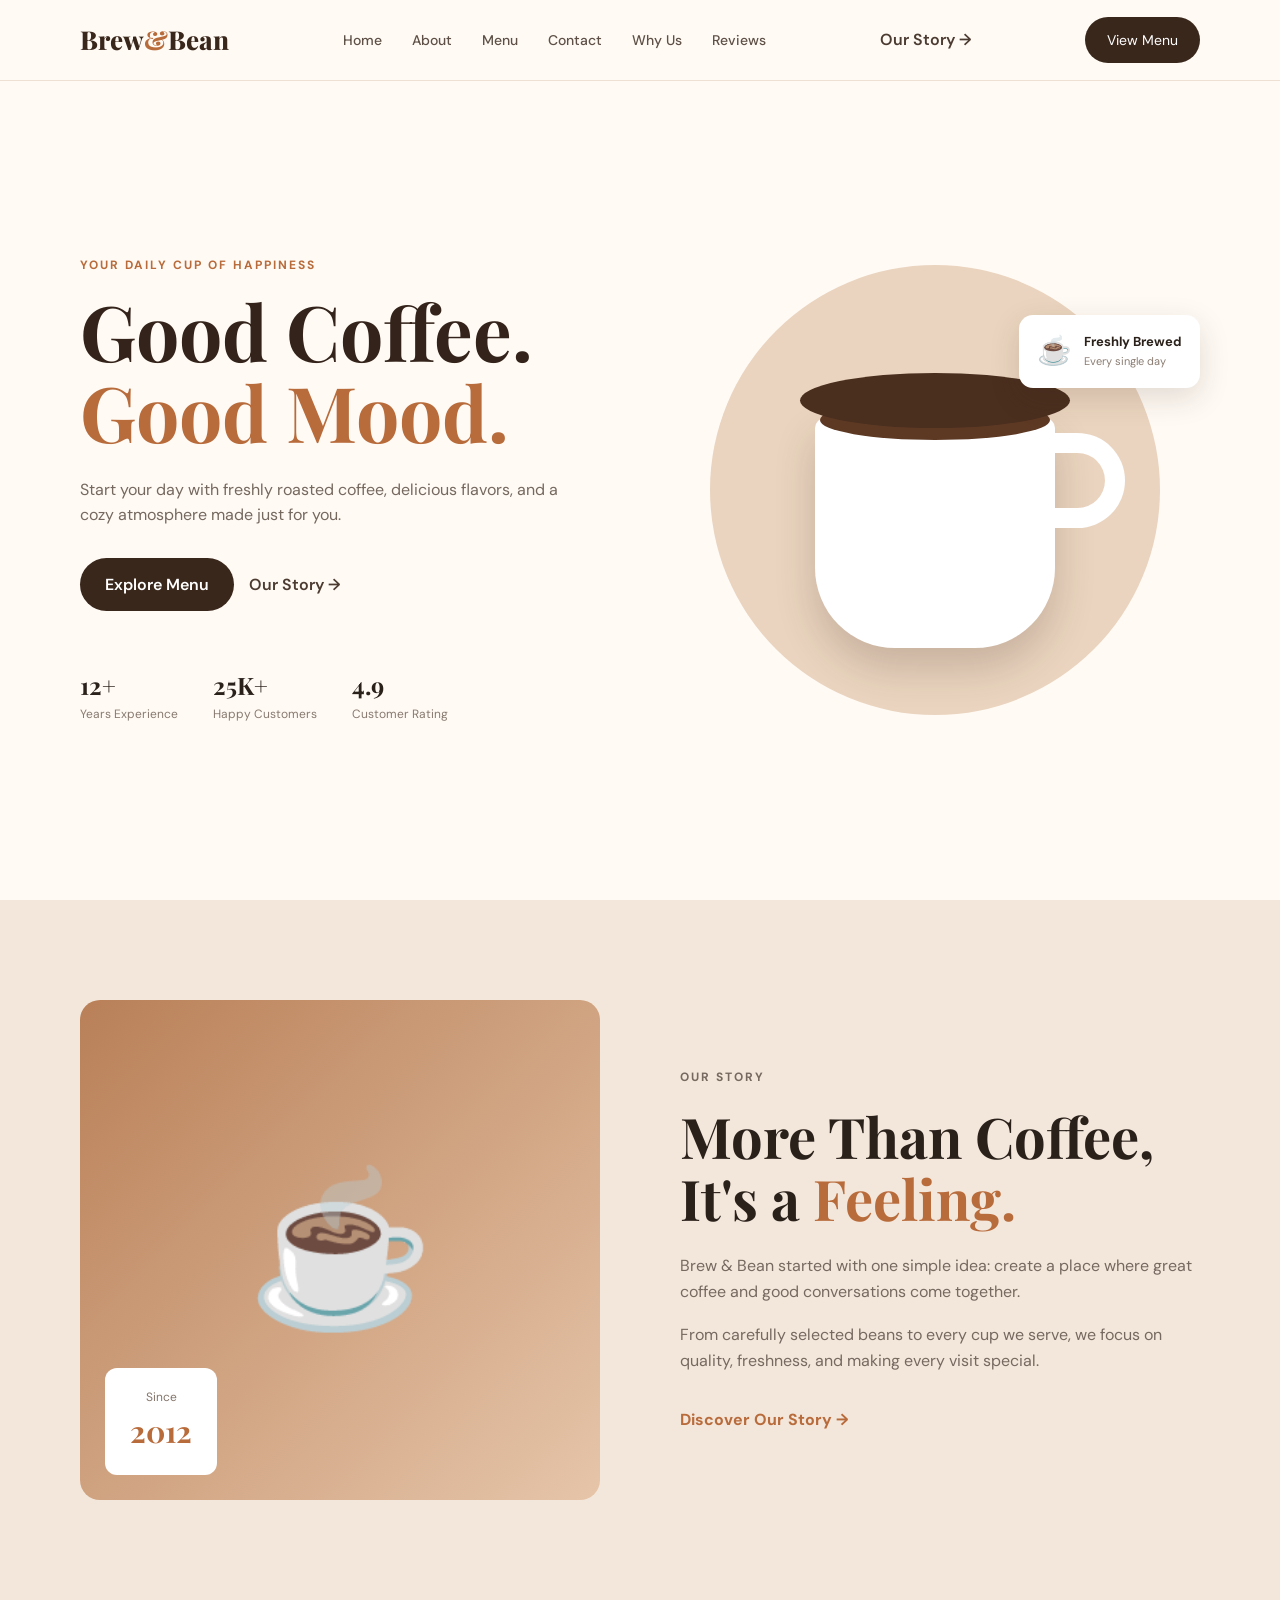
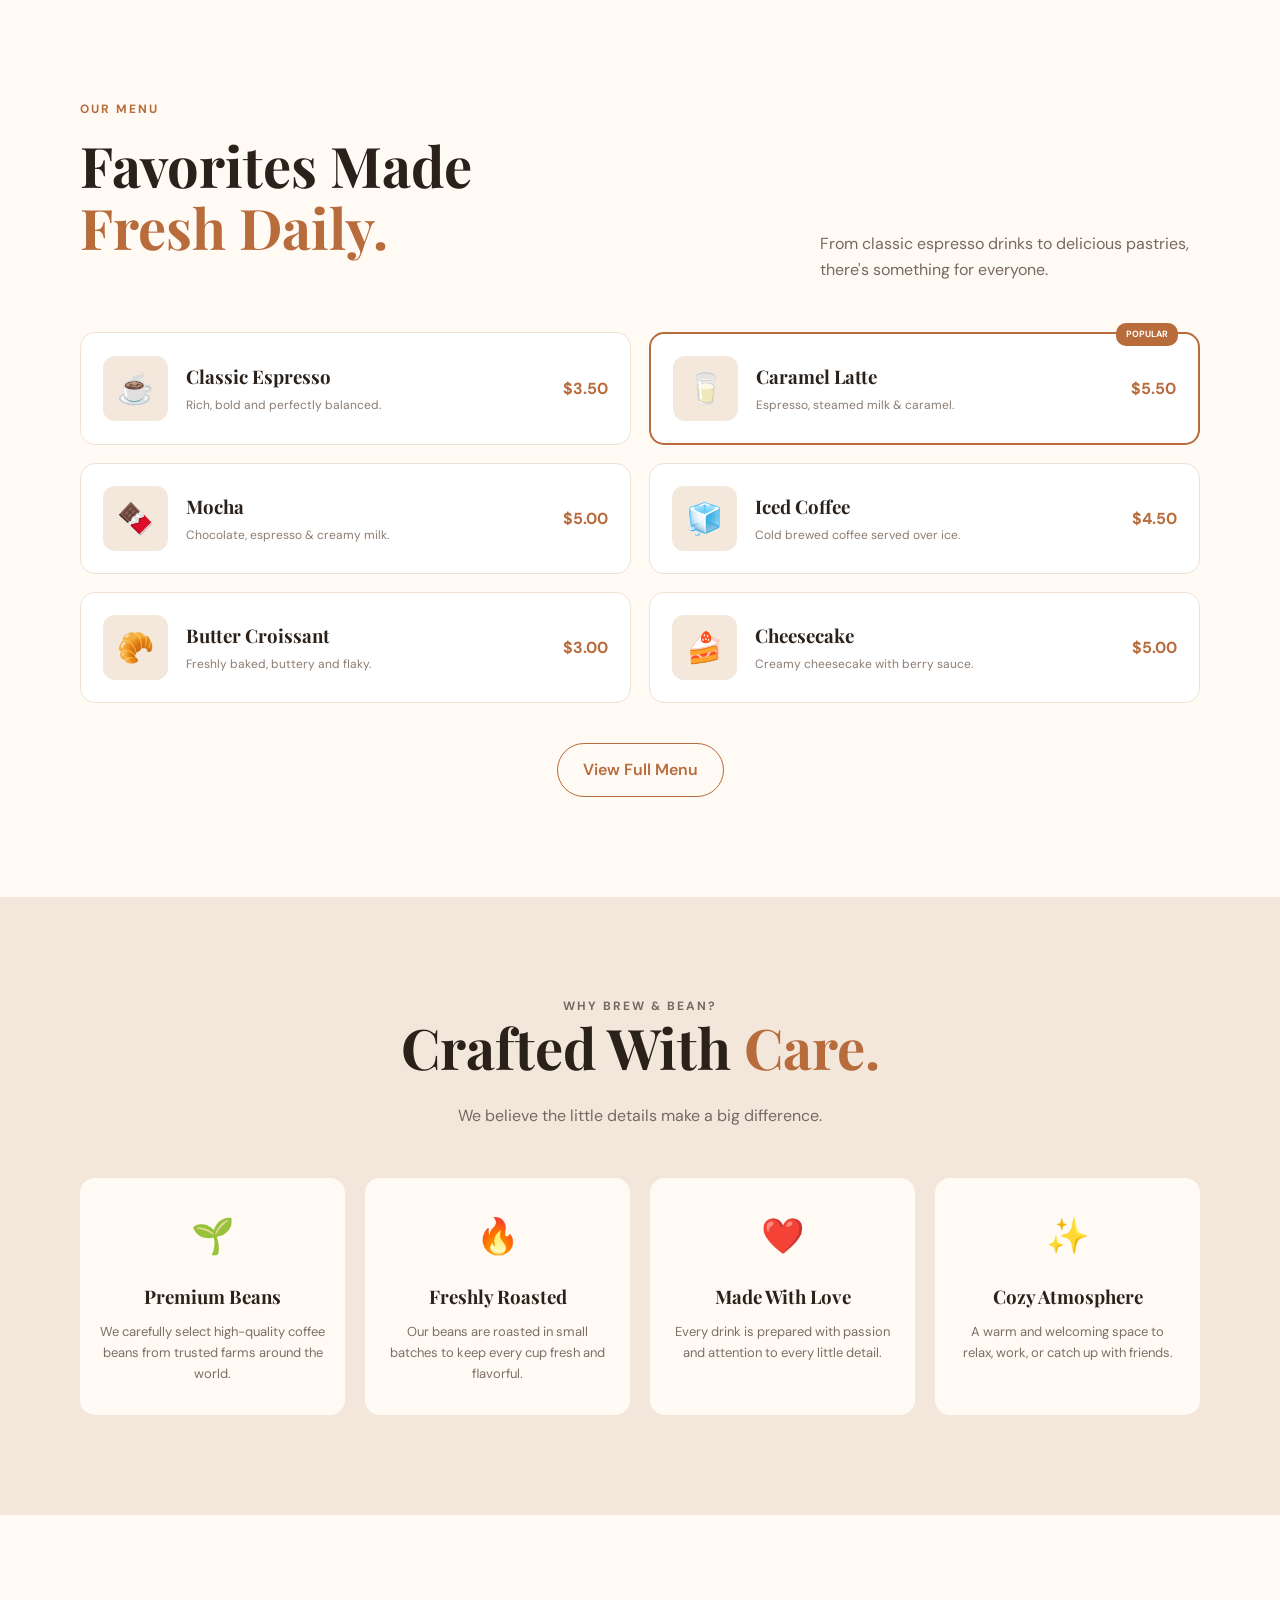
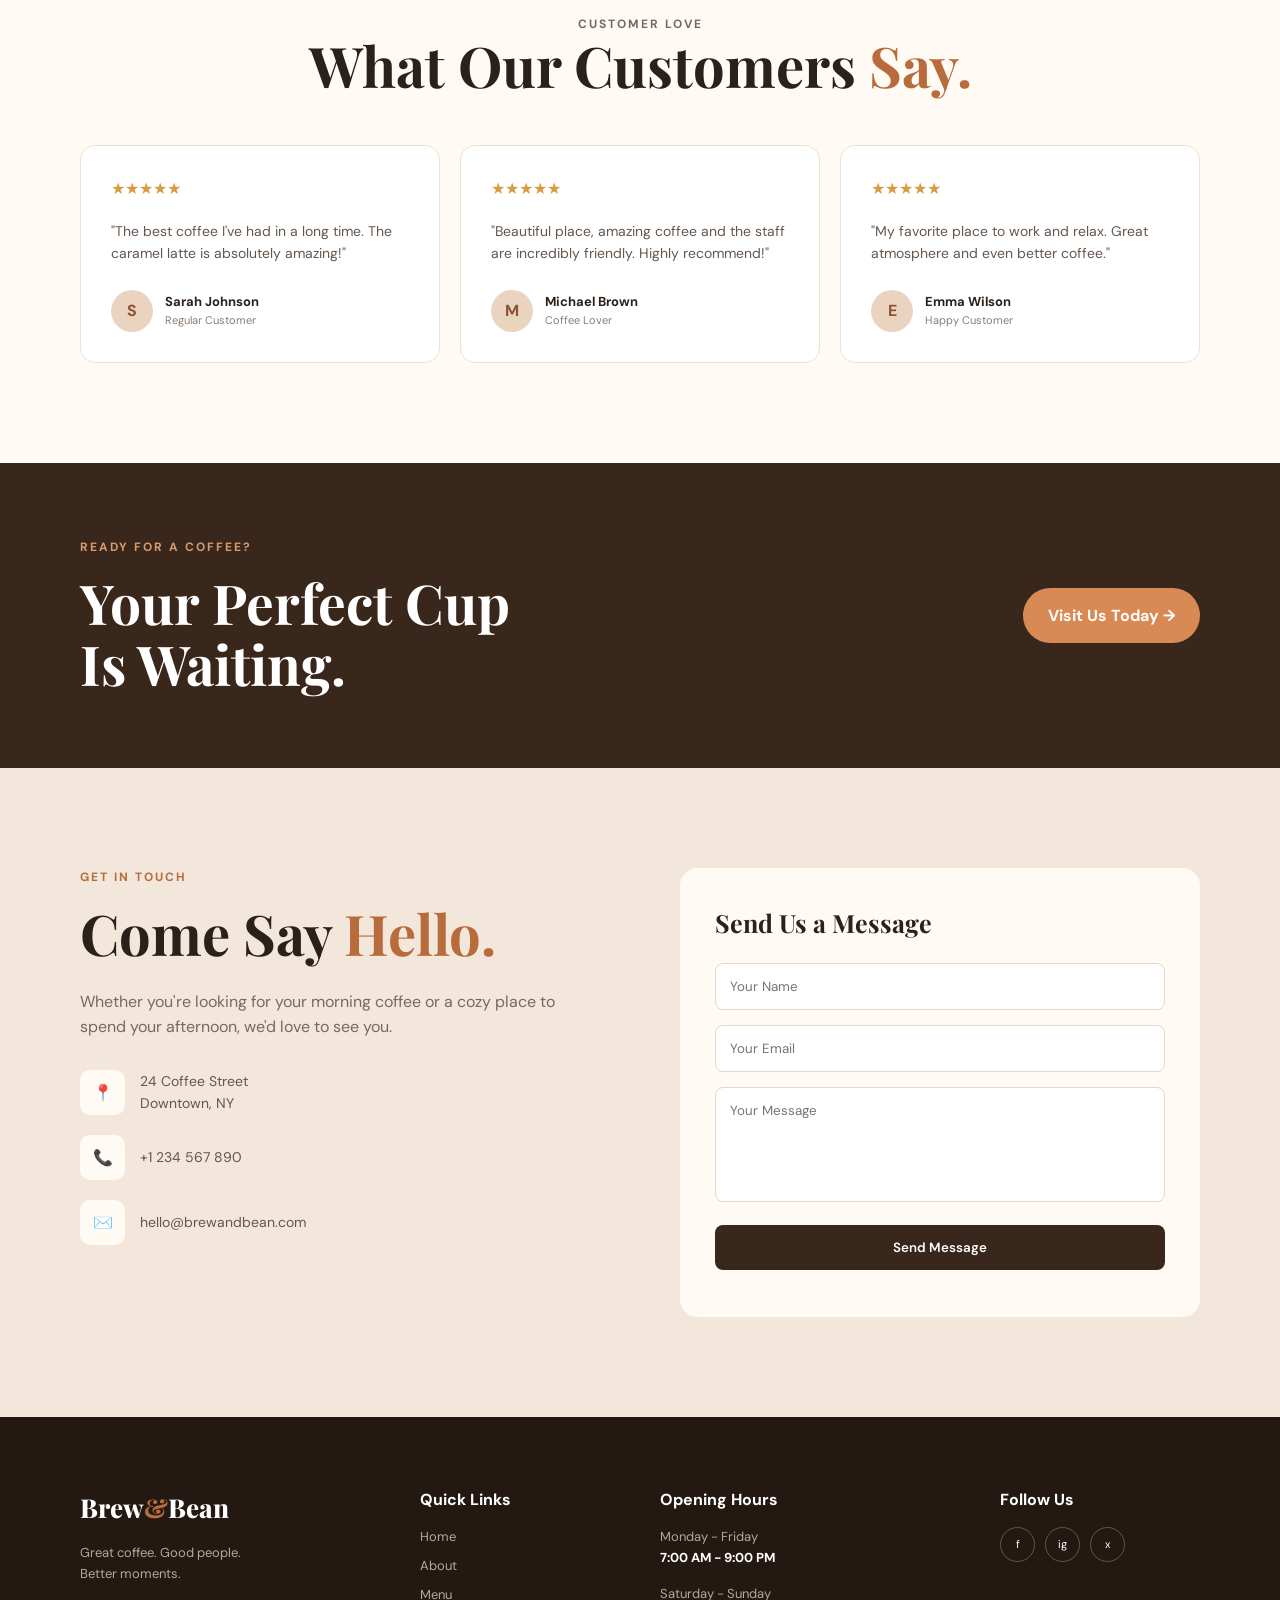
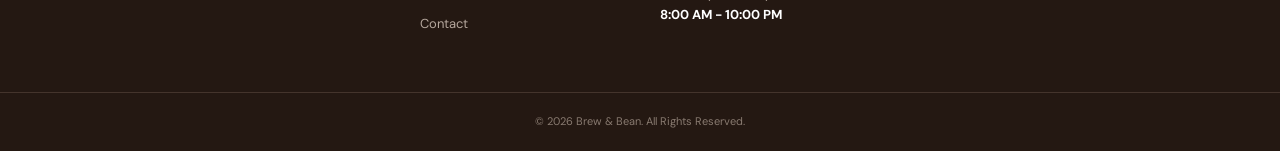
==== index.html @ d1adacde "Fix website structure and links" ====
<!DOCTYPE html>
<html lang="en">
<head>
    <meta charset="UTF-8">
    <meta name="viewport" content="width=device-width, initial-scale=1.0">

    <title>Brew & Bean | Coffee Shop</title>

    <link rel="preconnect" href="https://fonts.googleapis.com">
    <link rel="preconnect" href="https://fonts.gstatic.com" crossorigin>

    <link
        href="https://fonts.googleapis.com/css2?family=DM+Sans:wght@400;500;600;700&family=Playfair+Display:wght@600;700;800&display=swap"
        rel="stylesheet"
    >

    <link rel="stylesheet" href="css/style.css">
</head>

<body>

    <!-- Navbar -->
    <header class="header">
        <nav class="navbar container">

            <a href="#home" class="logo">
                Brew<span>&</span>Bean
            </a>

            <ul class="nav-links" id="navLinks">
                <li><a href="#home">Home</a></li>
                <li><a href="#about">About</a></li>
                <li><a href="#menu">Menu</a></li>
                <li><a href="#contact">Contact</a></li>
                <li><a href="#why-us">Why Us</a></li>
                <li><a href="#reviews">Reviews</a></li>
            </ul>
            <a href="#about.html" class="secondary-btn">
                 Our Story →
            </a>
            <a href="menu.html" class="nav-btn">View Menu</a>
            <button class="menu-toggle" id="menuToggle">
                ☰
            </button>

        </nav>
    </header>


    <main>

        <!-- Hero -->
        <section class="hero" id="home">

            <div class="hero-content container">

                <div class="hero-text">

                    <p class="subtitle">
                        YOUR DAILY CUP OF HAPPINESS
                    </p>

                    <h1>
                        Good Coffee.<br>
                        <span>Good Mood.</span>
                    </h1>

                    <p class="hero-description">
                        Start your day with freshly roasted coffee,
                        delicious flavors, and a cozy atmosphere made
                        just for you.
                    </p>

                    <div class="hero-buttons">
                        <a href="#menu" class="primary-btn">
                            Explore Menu
                        </a>

                        <a href="#about" class="secondary-btn">
                            Our Story →
                        </a>
                    </div>

                    <div class="hero-stats">

                        <div class="stat">
                            <strong>12+</strong>
                            <span>Years Experience</span>
                        </div>

                        <div class="stat">
                            <strong>25K+</strong>
                            <span>Happy Customers</span>
                        </div>

                        <div class="stat">
                            <strong>4.9</strong>
                            <span>Customer Rating</span>
                        </div>

                    </div>

                </div>


                <div class="hero-image">

                    <div class="coffee-circle"></div>

                    <div class="coffee-card">
                        <span>☕</span>

                        <div>
                            <strong>Freshly Brewed</strong>
                            <small>Every single day</small>
                        </div>
                    </div>

                    <div class="coffee-cup">
                        <div class="cup-top"></div>

                        <div class="cup-body">
                            <div class="coffee-liquid"></div>
                        </div>

                        <div class="cup-handle"></div>
                    </div>

                </div>

            </div>

        </section>


        <!-- About -->
        <section class="about section" id="about">

            <div class="container about-grid">

                <div class="about-image">

                    <div class="about-card">
                        <span>Since</span>
                        <strong>2012</strong>
                    </div>

                    <div class="about-placeholder">
                        ☕
                    </div>

                </div>


                <div class="about-content">

                    <p class="section-label">
                        OUR STORY
                    </p>

                    <h2>
                        More Than Coffee,<br>
                        It's a <span>Feeling.</span>
                    </h2>

                    <p>
                        Brew & Bean started with one simple idea:
                        create a place where great coffee and good
                        conversations come together.
                    </p>

                    <p>
                        From carefully selected beans to every cup we
                        serve, we focus on quality, freshness, and
                        making every visit special.
                    </p>

                    <a href="about.html" class="text-link">
                      Discover Our Story →
                     </a>

                </div>

            </div>

        </section>


        <!-- Menu -->
        <section class="menu-section section" id="menu">

            <div class="container">

                <div class="section-heading">

                    <div>
                        <p class="section-label">
                            OUR MENU
                        </p>

                        <h2>
                            Favorites Made<br>
                            <span>Fresh Daily.</span>
                        </h2>
                    </div>

                    <p>
                        From classic espresso drinks to delicious
                        pastries, there's something for everyone.
                    </p>

                </div>


                <div class="menu-grid">

                    <div class="menu-card">

                        <div class="menu-icon">☕</div>

                        <div class="menu-info">
                            <h3>Classic Espresso</h3>
                            <p>Rich, bold and perfectly balanced.</p>
                        </div>

                        <strong class="price">$3.50</strong>

                    </div>


                    <div class="menu-card featured">

                        <div class="popular">
                            POPULAR
                        </div>

                        <div class="menu-icon">🥛</div>

                        <div class="menu-info">
                            <h3>Caramel Latte</h3>
                            <p>Espresso, steamed milk & caramel.</p>
                        </div>

                        <strong class="price">$5.50</strong>

                    </div>


                    <div class="menu-card">

                        <div class="menu-icon">🍫</div>

                        <div class="menu-info">
                            <h3>Mocha</h3>
                            <p>Chocolate, espresso & creamy milk.</p>
                        </div>

                        <strong class="price">$5.00</strong>

                    </div>


                    <div class="menu-card">

                        <div class="menu-icon">🧊</div>

                        <div class="menu-info">
                            <h3>Iced Coffee</h3>
                            <p>Cold brewed coffee served over ice.</p>
                        </div>

                        <strong class="price">$4.50</strong>

                    </div>


                    <div class="menu-card">

                        <div class="menu-icon">🥐</div>

                        <div class="menu-info">
                            <h3>Butter Croissant</h3>
                            <p>Freshly baked, buttery and flaky.</p>
                        </div>

                        <strong class="price">$3.00</strong>

                    </div>


                    <div class="menu-card">

                        <div class="menu-icon">🍰</div>

                        <div class="menu-info">
                            <h3>Cheesecake</h3>
                            <p>Creamy cheesecake with berry sauce.</p>
                        </div>

                        <strong class="price">$5.00</strong>

                    </div>

                </div>


                <div class="menu-button">
                    <a href="menu.html" class="menu-full-btn">
                        View Full Menu
                     </a>
                </div>

            </div>

        </section>


        <!-- Why Us -->
        <section class="why-us section" id="why-us">

            <div class="container">

                <div class="section-heading center">

                    <p class="section-label">
                        WHY BREW & BEAN?
                    </p>

                    <h2>
                        Crafted With <span>Care.</span>
                    </h2>

                    <p>
                        We believe the little details make a big difference.
                    </p>

                </div>


                <div class="features-grid">

                    <div class="feature-card">

                        <div class="feature-icon">
                            🌱
                        </div>

                        <h3>Premium Beans</h3>

                        <p>
                            We carefully select high-quality coffee beans
                            from trusted farms around the world.
                        </p>

                    </div>


                    <div class="feature-card">

                        <div class="feature-icon">
                            🔥
                        </div>

                        <h3>Freshly Roasted</h3>

                        <p>
                            Our beans are roasted in small batches to keep
                            every cup fresh and flavorful.
                        </p>

                    </div>


                    <div class="feature-card">

                        <div class="feature-icon">
                            ❤️
                        </div>

                        <h3>Made With Love</h3>

                        <p>
                            Every drink is prepared with passion and
                            attention to every little detail.
                        </p>

                    </div>


                    <div class="feature-card">

                        <div class="feature-icon">
                            ✨
                        </div>

                        <h3>Cozy Atmosphere</h3>

                        <p>
                            A warm and welcoming space to relax, work,
                            or catch up with friends.
                        </p>

                    </div>

                </div>

            </div>

        </section>


        <!-- Reviews -->
        <section class="reviews section" id="reviews">

            <div class="container">

                <div class="section-heading center">

                    <p class="section-label">
                        CUSTOMER LOVE
                    </p>

                    <h2>
                        What Our Customers <span>Say.</span>
                    </h2>

                </div>


                <div class="reviews-grid">

                    <div class="review-card">

                        <div class="stars">
                            ★★★★★
                        </div>

                        <p>
                            "The best coffee I've had in a long time.
                            The caramel latte is absolutely amazing!"
                        </p>

                        <div class="customer">

                            <div class="avatar">
                                S
                            </div>

                            <div>
                                <strong>Sarah Johnson</strong>
                                <span>Regular Customer</span>
                            </div>

                        </div>

                    </div>


                    <div class="review-card">

                        <div class="stars">
                            ★★★★★
                        </div>

                        <p>
                            "Beautiful place, amazing coffee and the
                            staff are incredibly friendly. Highly recommend!"
                        </p>

                        <div class="customer">

                            <div class="avatar">
                                M
                            </div>

                            <div>
                                <strong>Michael Brown</strong>
                                <span>Coffee Lover</span>
                            </div>

                        </div>

                    </div>


                    <div class="review-card">

                        <div class="stars">
                            ★★★★★
                        </div>

                        <p>
                            "My favorite place to work and relax.
                            Great atmosphere and even better coffee."
                        </p>

                        <div class="customer">

                            <div class="avatar">
                                E
                            </div>

                            <div>
                                <strong>Emma Wilson</strong>
                                <span>Happy Customer</span>
                            </div>

                        </div>

                    </div>

                </div>

            </div>

        </section>


        <!-- CTA -->
        <section class="cta">

            <div class="container cta-content">

                <div>

                    <p class="section-label">
                        READY FOR A COFFEE?
                    </p>

                    <h2>
                        Your Perfect Cup<br>
                        Is Waiting.
                    </h2>

                </div>

                <a href="#contact" class="cta-btn">
                    Visit Us Today →
                </a>

            </div>

        </section>


        <!-- Contact -->
        <section class="contact section" id="contact">

            <div class="container contact-grid">

                <div>

                    <p class="section-label">
                        GET IN TOUCH
                    </p>

                    <h2>
                        Come Say <span>Hello.</span>
                    </h2>

                    <p class="contact-description">
                        Whether you're looking for your morning coffee
                        or a cozy place to spend your afternoon,
                        we'd love to see you.
                    </p>


                    <div class="contact-info">

                        <div>
                            <span>📍</span>

                            <p>
                                24 Coffee Street<br>
                                Downtown, NY
                            </p>
                        </div>

                        <div>
                            <span>📞</span>

                            <p>
                                +1 234 567 890
                            </p>
                        </div>

                        <div>
                            <span>✉️</span>

                            <p>
                                hello@brewandbean.com
                            </p>
                        </div>

                    </div>

                </div>


                <form class="contact-form" id="contactForm">

                    <h3>
                        Send Us a Message
                    </h3>

                    <input
                        type="text"
                        id="name"
                        placeholder="Your Name"
                        required
                    >

                    <input
                        type="email"
                        id="email"
                        placeholder="Your Email"
                        required
                    >

                    <textarea
                        id="message"
                        rows="5"
                        placeholder="Your Message"
                        required
                    ></textarea>

                    <button type="submit">
                        Send Message
                    </button>

                    <p id="formMessage"></p>

                </form>

            </div>

        </section>

    </main>


    <!-- Footer -->
    <footer class="footer">

        <div class="container footer-grid">

            <div>

                <a href="#home" class="logo">
                    Brew<span>&</span>Bean
                </a>

                <p>
                    Great coffee. Good people.<br>
                    Better moments.
                </p>

            </div>


            <div>

                <h4>Quick Links</h4>

                <a href="#home">Home</a>
                <a href="#about">About</a>
                <a href="#menu">Menu</a>
                <a href="#contact">Contact</a>

            </div>


            <div>

                <h4>Opening Hours</h4>

                <p>Monday - Friday</p>
                <strong>7:00 AM - 9:00 PM</strong>

                <p>Saturday - Sunday</p>
                <strong>8:00 AM - 10:00 PM</strong>

            </div>


            <div>

                <h4>Follow Us</h4>

                <div class="socials">
                    <a href="#">f</a>
                    <a href="#">ig</a>
                    <a href="#">x</a>
                </div>

            </div>

        </div>


        <div class="footer-bottom">

            <p>
                © 2026 Brew & Bean. All Rights Reserved.
            </p>

        </div>

    </footer>


    <script src="js/script.js"></script>

</body>
</html>
---- css/style.css ----
/* =========================
   General
========================= */

* {
    margin: 0;
    padding: 0;
    box-sizing: border-box;
}

html {
    scroll-behavior: smooth;
}

body {
    font-family: "DM Sans", sans-serif;
    background: #fffaf4;
    color: #2b211b;
    line-height: 1.6;
}

a {
    text-decoration: none;
    color: inherit;
}

button,
input,
textarea {
    font-family: inherit;
}

.container {
    width: min(1120px, 90%);
    margin: auto;
}

.section {
    padding: 100px 0;
}


/* =========================
   Header
========================= */

.header {
    position: fixed;
    top: 0;
    width: 100%;
    z-index: 1000;
    background: rgba(255, 250, 244, 0.95);
    backdrop-filter: blur(10px);
    border-bottom: 1px solid #eee1d4;
}

.navbar {
    height: 80px;
    display: flex;
    align-items: center;
    justify-content: space-between;
}

.logo {
    font-family: "Playfair Display", serif;
    font-size: 26px;
    font-weight: 800;
    color: #3a271c;
}

.logo span {
    color: #b86b3b;
}

.nav-links {
    display: flex;
    gap: 30px;
    list-style: none;
}

.nav-links a {
    font-size: 14px;
    font-weight: 500;
    color: #5e5047;
    transition: 0.3s;
}

.nav-links a:hover {
    color: #b86b3b;
}

.nav-btn {
    background: #3a271c;
    color: white;
    padding: 12px 22px;
    border-radius: 30px;
    font-size: 14px;
    transition: 0.3s;
}

.nav-btn:hover {
    background: #b86b3b;
}

.menu-toggle {
    display: none;
    border: none;
    background: transparent;
    font-size: 26px;
    cursor: pointer;
}


/* =========================
   Hero
========================= */

.hero {
    min-height: 100vh;
    display: flex;
    align-items: center;
    padding-top: 80px;
    overflow: hidden;
}

.hero-content {
    display: grid;
    grid-template-columns: 1fr 1fr;
    align-items: center;
    gap: 60px;
}

.subtitle,
.section-label {
    color: #b86b3b;
    font-size: 12px;
    font-weight: 700;
    letter-spacing: 2px;
    margin-bottom: 15px;
}

.hero h1 {
    font-family: "Playfair Display", serif;
    font-size: clamp(50px, 6vw, 82px);
    line-height: 1.05;
    color: #33231a;
    margin-bottom: 25px;
}

.hero h1 span,
.section-heading span,
.about-content span,
.contact h2 span {
    color: #b86b3b;
}

.hero-description {
    max-width: 500px;
    color: #75685f;
    font-size: 16px;
    margin-bottom: 30px;
}

.hero-buttons {
    display: flex;
    gap: 15px;
    align-items: center;
}

.primary-btn {
    background: #3a271c;
    color: white;
    padding: 14px 25px;
    border-radius: 30px;
    font-weight: 600;
    transition: 0.3s;
}

.primary-btn:hover {
    background: #b86b3b;
    transform: translateY(-2px);
}

.secondary-btn {
    color: #4c3b31;
    font-weight: 600;
}

.hero-stats {
    display: flex;
    gap: 35px;
    margin-top: 55px;
}

.stat {
    display: flex;
    flex-direction: column;
}

.stat strong {
    font-family: "Playfair Display", serif;
    font-size: 24px;
}

.stat span {
    font-size: 12px;
    color: #887a70;
}


/* =========================
   Hero Coffee
========================= */

.hero-image {
    min-height: 550px;
    position: relative;
    display: flex;
    align-items: center;
    justify-content: center;
}

.coffee-circle {
    width: 450px;
    height: 450px;
    border-radius: 50%;
    background: #ead4bf;
    position: absolute;
}

.coffee-cup {
    position: relative;
    z-index: 2;
    margin-top: 40px;
}

.cup-top {
    width: 270px;
    height: 55px;
    border-radius: 50%;
    background: #4a2e1e;
    position: relative;
    z-index: 2;
}

.cup-body {
    width: 240px;
    height: 230px;
    background: #fff;
    margin: -10px auto 0;
    border-radius: 10px 10px 80px 80px;
    box-shadow: 0 20px 40px rgba(58, 39, 28, 0.2);
    position: relative;
}

.coffee-liquid {
    width: 230px;
    height: 40px;
    background: #5d3924;
    border-radius: 50%;
    position: absolute;
    top: -18px;
    left: 5px;
}

.cup-handle {
    width: 75px;
    height: 95px;
    border: 20px solid white;
    border-left: none;
    border-radius: 0 60px 60px 0;
    position: absolute;
    right: -55px;
    top: 60px;
}

.coffee-card {
    position: absolute;
    z-index: 3;
    top: 100px;
    right: 0;
    background: white;
    padding: 14px 18px;
    border-radius: 14px;
    box-shadow: 0 10px 30px rgba(60, 40, 25, 0.15);
    display: flex;
    align-items: center;
    gap: 12px;
}

.coffee-card span {
    font-size: 28px;
}

.coffee-card strong,
.coffee-card small {
    display: block;
}

.coffee-card strong {
    font-size: 13px;
}

.coffee-card small {
    font-size: 11px;
    color: #8a7c72;
}


/* =========================
   About
========================= */

.about {
    background: #f3e7db;
}

.about-grid {
    display: grid;
    grid-template-columns: 1fr 1fr;
    align-items: center;
    gap: 80px;
}

.about-image {
    height: 500px;
    position: relative;
    background: #d5b397;
    border-radius: 20px;
    overflow: hidden;
}

.about-placeholder {
    height: 100%;
    display: flex;
    justify-content: center;
    align-items: center;
    font-size: 150px;
    background: linear-gradient(
        135deg,
        #b98058,
        #e6c5a9
    );
}

.about-card {
    position: absolute;
    z-index: 2;
    left: 25px;
    bottom: 25px;
    background: white;
    padding: 20px 25px;
    border-radius: 12px;
    text-align: center;
}

.about-card span,
.about-card strong {
    display: block;
}

.about-card span {
    font-size: 12px;
    color: #83756b;
}

.about-card strong {
    font-family: "Playfair Display", serif;
    font-size: 30px;
    color: #b86b3b;
}

.about-content h2,
.section-heading h2,
.contact h2 {
    font-family: "Playfair Display", serif;
    font-size: clamp(38px, 5vw, 56px);
    line-height: 1.1;
    margin-bottom: 25px;
}

.about-content p {
    color: #766960;
    margin-bottom: 18px;
}

.text-link {
    display: inline-block;
    margin-top: 15px;
    color: #b86b3b;
    font-weight: 700;
}


/* =========================
   Menu
========================= */

.menu-section {
    background: #fffaf4;
}

.section-heading {
    display: flex;
    justify-content: space-between;
    align-items: end;
    margin-bottom: 50px;
    gap: 30px;
}

.section-heading > p {
    max-width: 380px;
    color: #776960;
}

.menu-grid {
    display: grid;
    grid-template-columns: repeat(2, 1fr);
    gap: 18px;
}

.menu-card {
    background: white;
    border: 1px solid #eee1d4;
    border-radius: 15px;
    padding: 22px;
    display: flex;
    align-items: center;
    gap: 18px;
    position: relative;
    transition: 0.3s;
}

.menu-card:hover {
    transform: translateY(-5px);
    box-shadow: 0 15px 35px rgba(75, 45, 25, 0.08);
}

.menu-card.featured {
    border: 2px solid #b86b3b;
}

.popular {
    position: absolute;
    top: -11px;
    right: 20px;
    background: #b86b3b;
    color: white;
    padding: 4px 10px;
    font-size: 9px;
    border-radius: 10px;
    font-weight: 700;
}

.menu-icon {
    width: 65px;
    height: 65px;
    flex-shrink: 0;
    border-radius: 12px;
    background: #f4e8dc;
    display: flex;
    align-items: center;
    justify-content: center;
    font-size: 30px;
}

.menu-info {
    flex: 1;
}

.menu-info h3 {
    font-family: "Playfair Display", serif;
    margin-bottom: 4px;
}

.menu-info p {
    font-size: 12px;
    color: #8b7c71;
}

.price {
    color: #b86b3b;
}

.menu-button {
    text-align: center;
    margin-top: 40px;
}

.menu-button button {
    border: 1px solid #b86b3b;
    background: transparent;
    color: #b86b3b;
    padding: 13px 25px;
    border-radius: 30px;
    cursor: pointer;
    font-weight: 600;
    transition: 0.3s;
}

.menu-button button:hover {
    background: #b86b3b;
    color: white;
}
.menu-full-btn {
    display: inline-block;
    border: 1px solid #b86b3b;
    background: transparent;
    color: #b86b3b;
    padding: 13px 25px;
    border-radius: 30px;
    cursor: pointer;
    font-weight: 600;
    transition: 0.3s;
}

.menu-full-btn:hover {
    background: #b86b3b;
    color: white;
}

/* =========================
   Why Us
========================= */

.why-us {
    background: #f3e7db;
}

.center {
    text-align: center;
    display: block;
}

.center > p {
    margin: auto;
}

.features-grid {
    display: grid;
    grid-template-columns: repeat(4, 1fr);
    gap: 20px;
}

.feature-card {
    background: #fffaf4;
    padding: 30px 20px;
    text-align: center;
    border-radius: 15px;
    transition: 0.3s;
}

.feature-card:hover {
    transform: translateY(-7px);
}

.feature-icon {
    font-size: 35px;
    margin-bottom: 18px;
}

.feature-card h3 {
    font-family: "Playfair Display", serif;
    margin-bottom: 10px;
}

.feature-card p {
    color: #7c6f65;
    font-size: 13px;
}


/* =========================
   Reviews
========================= */

.reviews {
    background: #fffaf4;
}

.reviews-grid {
    display: grid;
    grid-template-columns: repeat(3, 1fr);
    gap: 20px;
}

.review-card {
    padding: 30px;
    background: white;
    border: 1px solid #eee1d4;
    border-radius: 15px;
}

.stars {
    color: #d89a42;
    margin-bottom: 18px;
}

.review-card > p {
    color: #64574e;
    font-size: 14px;
    margin-bottom: 25px;
}

.customer {
    display: flex;
    align-items: center;
    gap: 12px;
}

.avatar {
    width: 42px;
    height: 42px;
    border-radius: 50%;
    background: #ead4bf;
    display: flex;
    justify-content: center;
    align-items: center;
    font-weight: 700;
    color: #8b5331;
}

.customer strong,
.customer span {
    display: block;
}

.customer strong {
    font-size: 13px;
}

.customer span {
    font-size: 11px;
    color: #8a7c72;
}


/* =========================
   CTA
========================= */

.cta {
    background: #3a271c;
    color: white;
    padding: 75px 0;
}

.cta-content {
    display: flex;
    justify-content: space-between;
    align-items: center;
}

.cta .section-label {
    color: #d69b6f;
}

.cta h2 {
    font-family: "Playfair Display", serif;
    font-size: clamp(38px, 5vw, 55px);
    line-height: 1.1;
}

.cta-btn {
    background: #d98954;
    padding: 15px 25px;
    border-radius: 30px;
    font-weight: 700;
    transition: 0.3s;
}

.cta-btn:hover {
    background: white;
    color: #3a271c;
}


/* =========================
   Contact
========================= */

.contact {
    background: #f3e7db;
}

.contact-grid {
    display: grid;
    grid-template-columns: 1fr 1fr;
    gap: 80px;
}

.contact-description {
    max-width: 500px;
    color: #766960;
    margin-bottom: 30px;
}

.contact-info {
    display: flex;
    flex-direction: column;
    gap: 20px;
}

.contact-info > div {
    display: flex;
    gap: 15px;
    align-items: center;
}

.contact-info span {
    width: 45px;
    height: 45px;
    background: #fffaf4;
    display: flex;
    align-items: center;
    justify-content: center;
    border-radius: 10px;
}

.contact-info p {
    color: #63564d;
    font-size: 14px;
}

.contact-form {
    background: #fffaf4;
    padding: 35px;
    border-radius: 18px;
}

.contact-form h3 {
    font-family: "Playfair Display", serif;
    font-size: 25px;
    margin-bottom: 20px;
}

.contact-form input,
.contact-form textarea {
    width: 100%;
    border: 1px solid #e4d7ca;
    background: white;
    padding: 14px;
    border-radius: 8px;
    outline: none;
    margin-bottom: 15px;
    resize: none;
}

.contact-form input:focus,
.contact-form textarea:focus {
    border-color: #b86b3b;
}

.contact-form button {
    width: 100%;
    border: none;
    background: #3a271c;
    color: white;
    padding: 14px;
    border-radius: 8px;
    cursor: pointer;
    font-weight: 600;
    transition: 0.3s;
}

.contact-form button:hover {
    background: #b86b3b;
}

#formMessage {
    text-align: center;
    margin-top: 12px;
    font-size: 13px;
}


/* =========================
   Footer
========================= */

.footer {
    background: #241812;
    color: #fff;
    padding-top: 70px;
}

.footer .logo {
    color: white;
}

.footer-grid {
    display: grid;
    grid-template-columns: 1.5fr 1fr 1.5fr 1fr;
    gap: 40px;
    padding-bottom: 50px;
}

.footer-grid p {
    color: #b5a79d;
    font-size: 13px;
    margin-top: 15px;
}

.footer h4 {
    margin-bottom: 15px;
}

.footer-grid > div > a:not(.logo) {
    display: block;
    color: #b5a79d;
    font-size: 13px;
    margin-bottom: 8px;
}

.footer-grid > div > a:hover {
    color: white;
}

.footer strong {
    display: block;
    font-size: 13px;
}

.socials {
    display: flex;
    gap: 10px;
}

.socials a {
    width: 35px;
    height: 35px;
    border: 1px solid #66544a;
    border-radius: 50%;
    display: flex;
    align-items: center;
    justify-content: center;
    font-size: 11px;
    transition: 0.3s;
}

.socials a:hover {
    background: #b86b3b;
    border-color: #b86b3b;
}

.footer-bottom {
    border-top: 1px solid #44342c;
    padding: 20px 0;
    text-align: center;
}

.footer-bottom p {
    margin: 0;
    font-size: 11px;
    color: #887a70;
}


/* =========================
   Responsive
========================= */

@media (max-width: 900px) {

    .nav-links,
    .nav-btn {
        display: none;
    }

    .menu-toggle {
        display: block;
    }

    .nav-links.active {
        display: flex;
        position: absolute;
        top: 80px;
        left: 0;
        width: 100%;
        background: #fffaf4;
        flex-direction: column;
        padding: 25px;
        gap: 18px;
        border-bottom: 1px solid #eee1d4;
    }

    .hero-content,
    .about-grid,
    .contact-grid {
        grid-template-columns: 1fr;
    }

    .hero {
        padding-top: 130px;
    }

    .hero-image {
        min-height: 450px;
    }

    .features-grid {
        grid-template-columns: repeat(2, 1fr);
    }

    .footer-grid {
        grid-template-columns: repeat(2, 1fr);
    }

}


@media (max-width: 650px) {

    .section {
        padding: 70px 0;
    }

    .hero h1 {
        font-size: 50px;
    }

    .hero-stats {
        gap: 18px;
    }

    .hero-image {
        min-height: 350px;
    }

    .coffee-circle {
        width: 300px;
        height: 300px;
    }

    .cup-top {
        width: 190px;
        height: 45px;
    }

    .cup-body {
        width: 170px;
        height: 170px;
    }

    .coffee-liquid {
        width: 160px;
    }

    .coffee-card {
        right: 0;
        top: 30px;
    }

    .section-heading {
        display: block;
    }

    .section-heading > p {
        margin-top: 20px;
    }

    .menu-grid,
    .reviews-grid {
        grid-template-columns: 1fr;
    }

    .features-grid {
        grid-template-columns: 1fr;
    }

    .cta-content {
        display: block;
    }

    .cta-btn {
        display: inline-block;
        margin-top: 25px;
    }

    .footer-grid {
        grid-template-columns: 1fr;
    }

}
/* =========================
   About Page
========================= */

.about-page-hero {
    min-height: 55vh;
    padding-top: 160px;
    padding-bottom: 100px;
    background: #f3e7db;
    display: flex;
    align-items: center;
}

.about-page-hero h1 {
    font-family: "Playfair Display", serif;
    font-size: clamp(50px, 7vw, 80px);
    line-height: 1.05;
    color: #33231a;
    margin-bottom: 25px;
}

.about-page-hero h1 span {
    color: #b86b3b;
}

.about-page-hero > div > p:last-child {
    color: #766960;
    max-width: 500px;
    font-size: 17px;
}


/* Story */

.about-story {
    background: #fffaf4;
}

.about-story-grid {
    display: grid;
    grid-template-columns: 1fr 1fr;
    align-items: center;
    gap: 80px;
}

.about-story-image {
    height: 520px;
    background: #d5b397;
    border-radius: 20px;
    position: relative;
    overflow: hidden;
}

.story-placeholder {
    height: 100%;
    display: flex;
    align-items: center;
    justify-content: center;
    font-size: 160px;
    background: linear-gradient(
        135deg,
        #b98058,
        #e6c5a9
    );
}

.story-year {
    position: absolute;
    left: 25px;
    bottom: 25px;
    background: white;
    padding: 20px 30px;
    border-radius: 12px;
    text-align: center;
}

.story-year span,
.story-year strong {
    display: block;
}

.story-year span {
    font-size: 12px;
    color: #83756b;
}

.story-year strong {
    font-family: "Playfair Display", serif;
    font-size: 32px;
    color: #b86b3b;
}

.about-story-content h2 {
    font-family: "Playfair Display", serif;
    font-size: clamp(38px, 5vw, 56px);
    line-height: 1.1;
    margin-bottom: 25px;
}

.about-story-content h2 span {
    color: #b86b3b;
}

.about-story-content p:not(.section-label) {
    color: #766960;
    margin-bottom: 18px;
}


/* Mission */

.mission {
    background: #f3e7db;
}

.mission-grid {
    display: grid;
    grid-template-columns: repeat(3, 1fr);
    gap: 20px;
    margin-top: 50px;
}

.mission-card {
    background: #fffaf4;
    padding: 35px 25px;
    text-align: center;
    border-radius: 15px;
    transition: 0.3s;
}

.mission-card:hover {
    transform: translateY(-7px);
}

.mission-icon {
    font-size: 40px;
    margin-bottom: 20px;
}

.mission-card h3 {
    font-family: "Playfair Display", serif;
    font-size: 22px;
    margin-bottom: 12px;
}

.mission-card p {
    color: #7c6f65;
    font-size: 14px;
}


/* Numbers */

.about-numbers {
    background: #3a271c;
    color: white;
    padding: 70px 0;
}

.numbers-grid {
    display: grid;
    grid-template-columns: repeat(4, 1fr);
    gap: 30px;
    text-align: center;
}

.numbers-grid strong,
.numbers-grid span {
    display: block;
}

.numbers-grid strong {
    font-family: "Playfair Display", serif;
    font-size: 40px;
    color: #d98954;
}

.numbers-grid span {
    color: #c7b8ad;
    font-size: 13px;
    margin-top: 5px;
}


/* About Responsive */

@media (max-width: 900px) {

    .about-story-grid {
        grid-template-columns: 1fr;
    }

    .mission-grid {
        grid-template-columns: 1fr;
    }

    .numbers-grid {
        grid-template-columns: repeat(2, 1fr);
    }

}

@media (max-width: 650px) {

    .about-page-hero {
        min-height: 50vh;
        padding-top: 140px;
    }

    .about-page-hero h1 {
        font-size: 48px;
    }

    .about-story-image {
        height: 400px;
    }

    .story-placeholder {
        font-size: 120px;
    }

    .numbers-grid {
        grid-template-columns: 1fr;
        gap: 35px;
    }

}
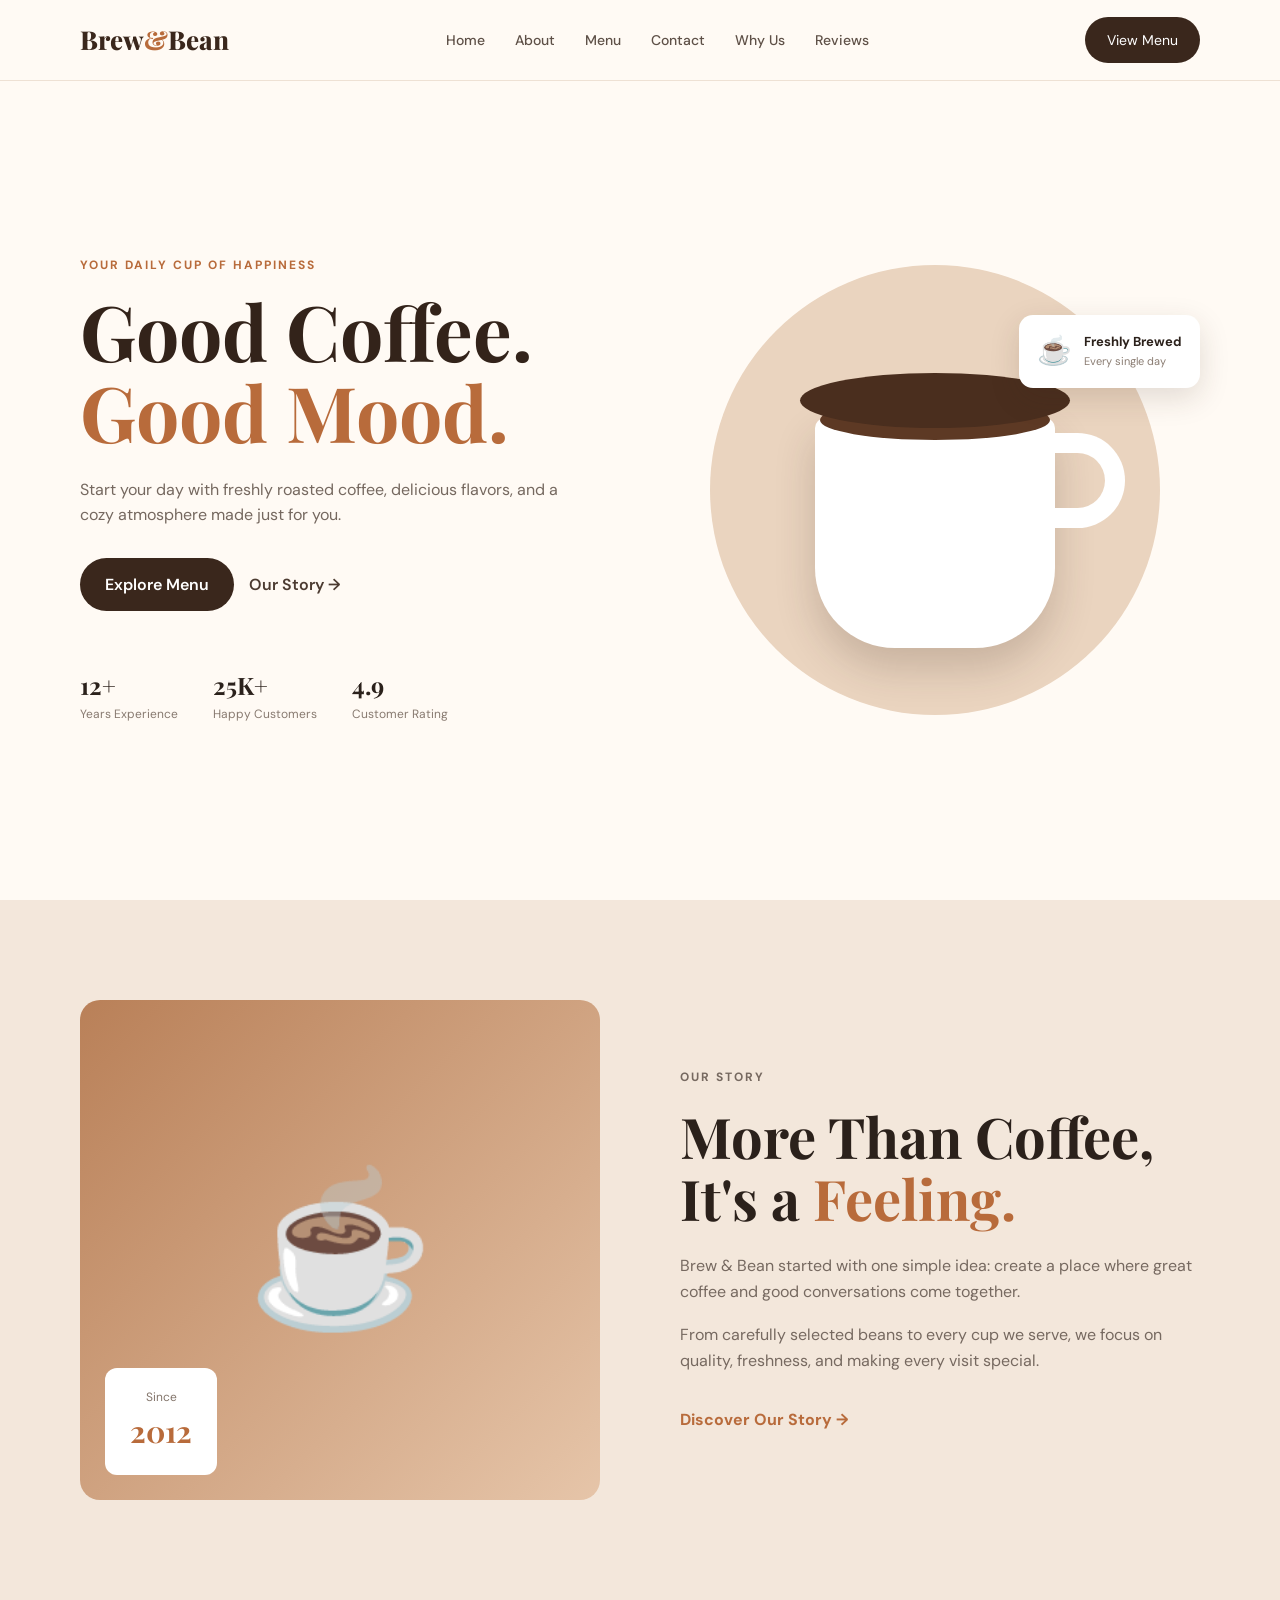
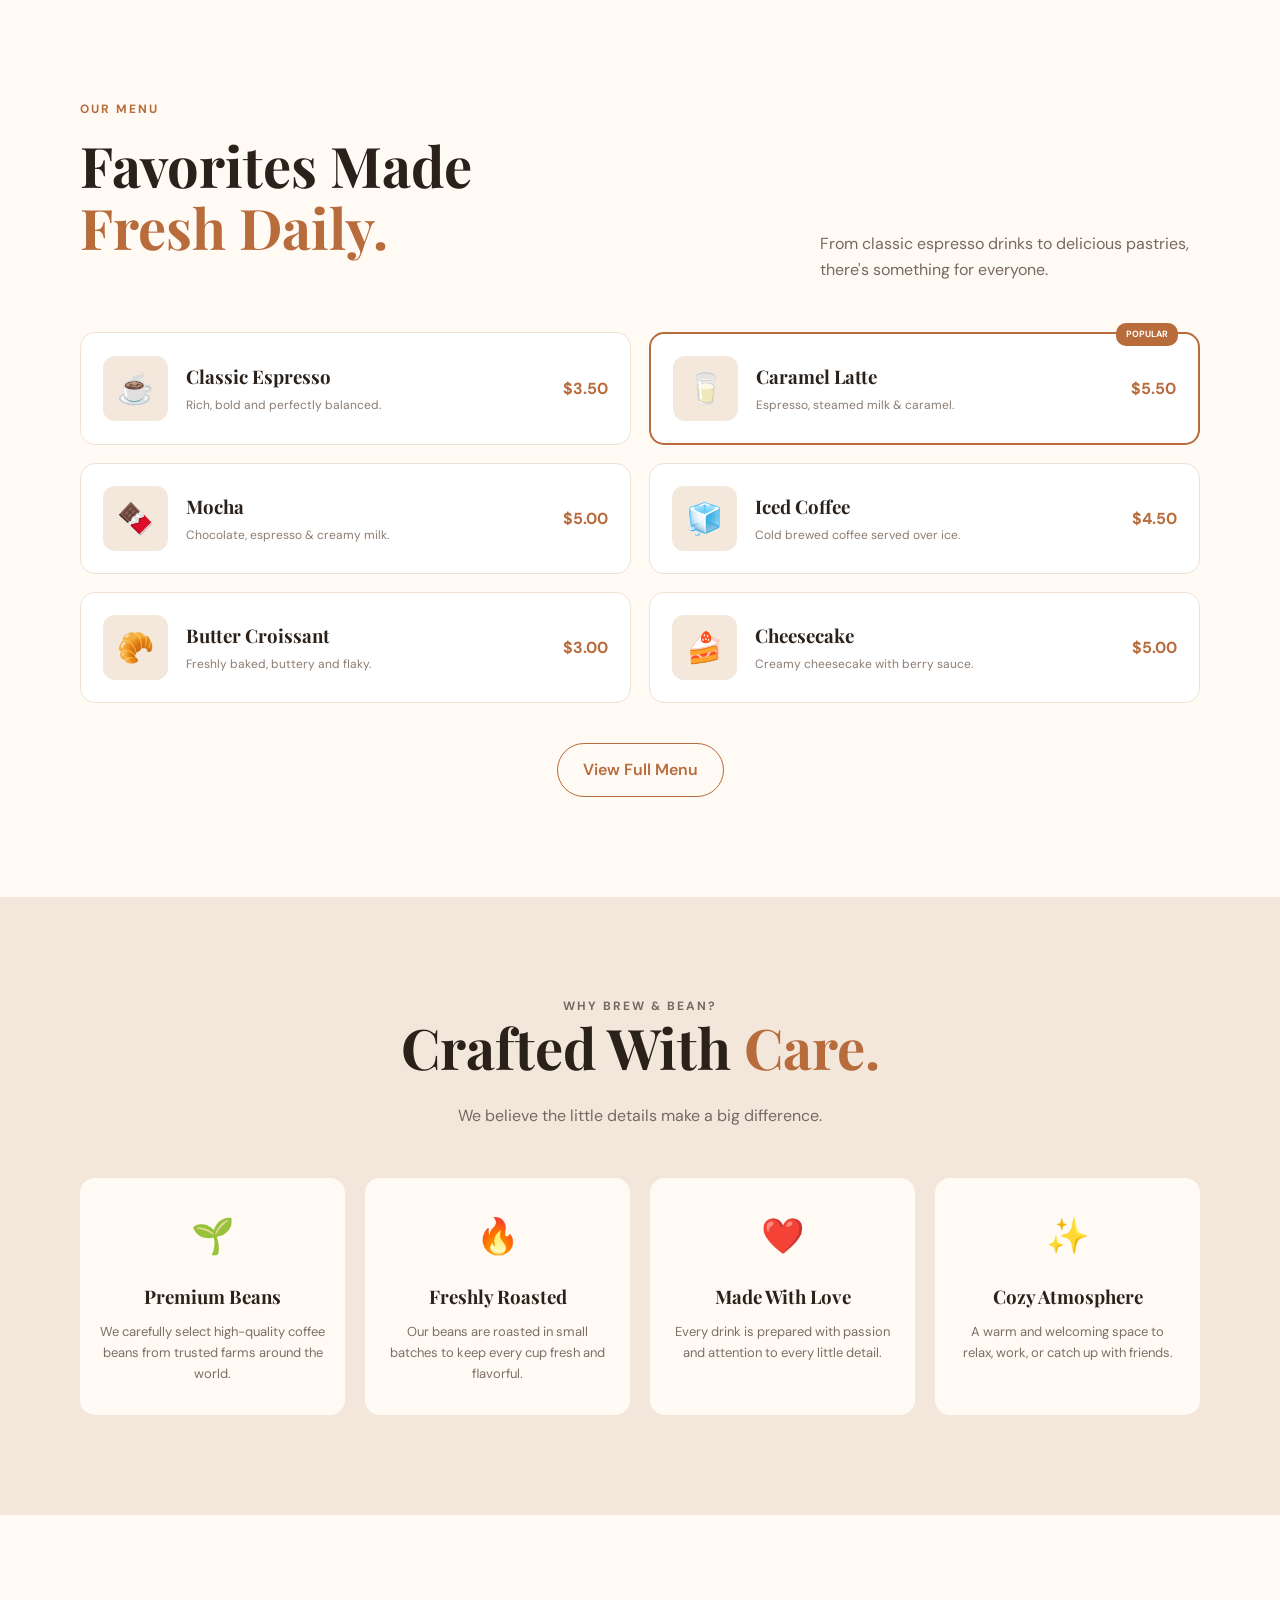
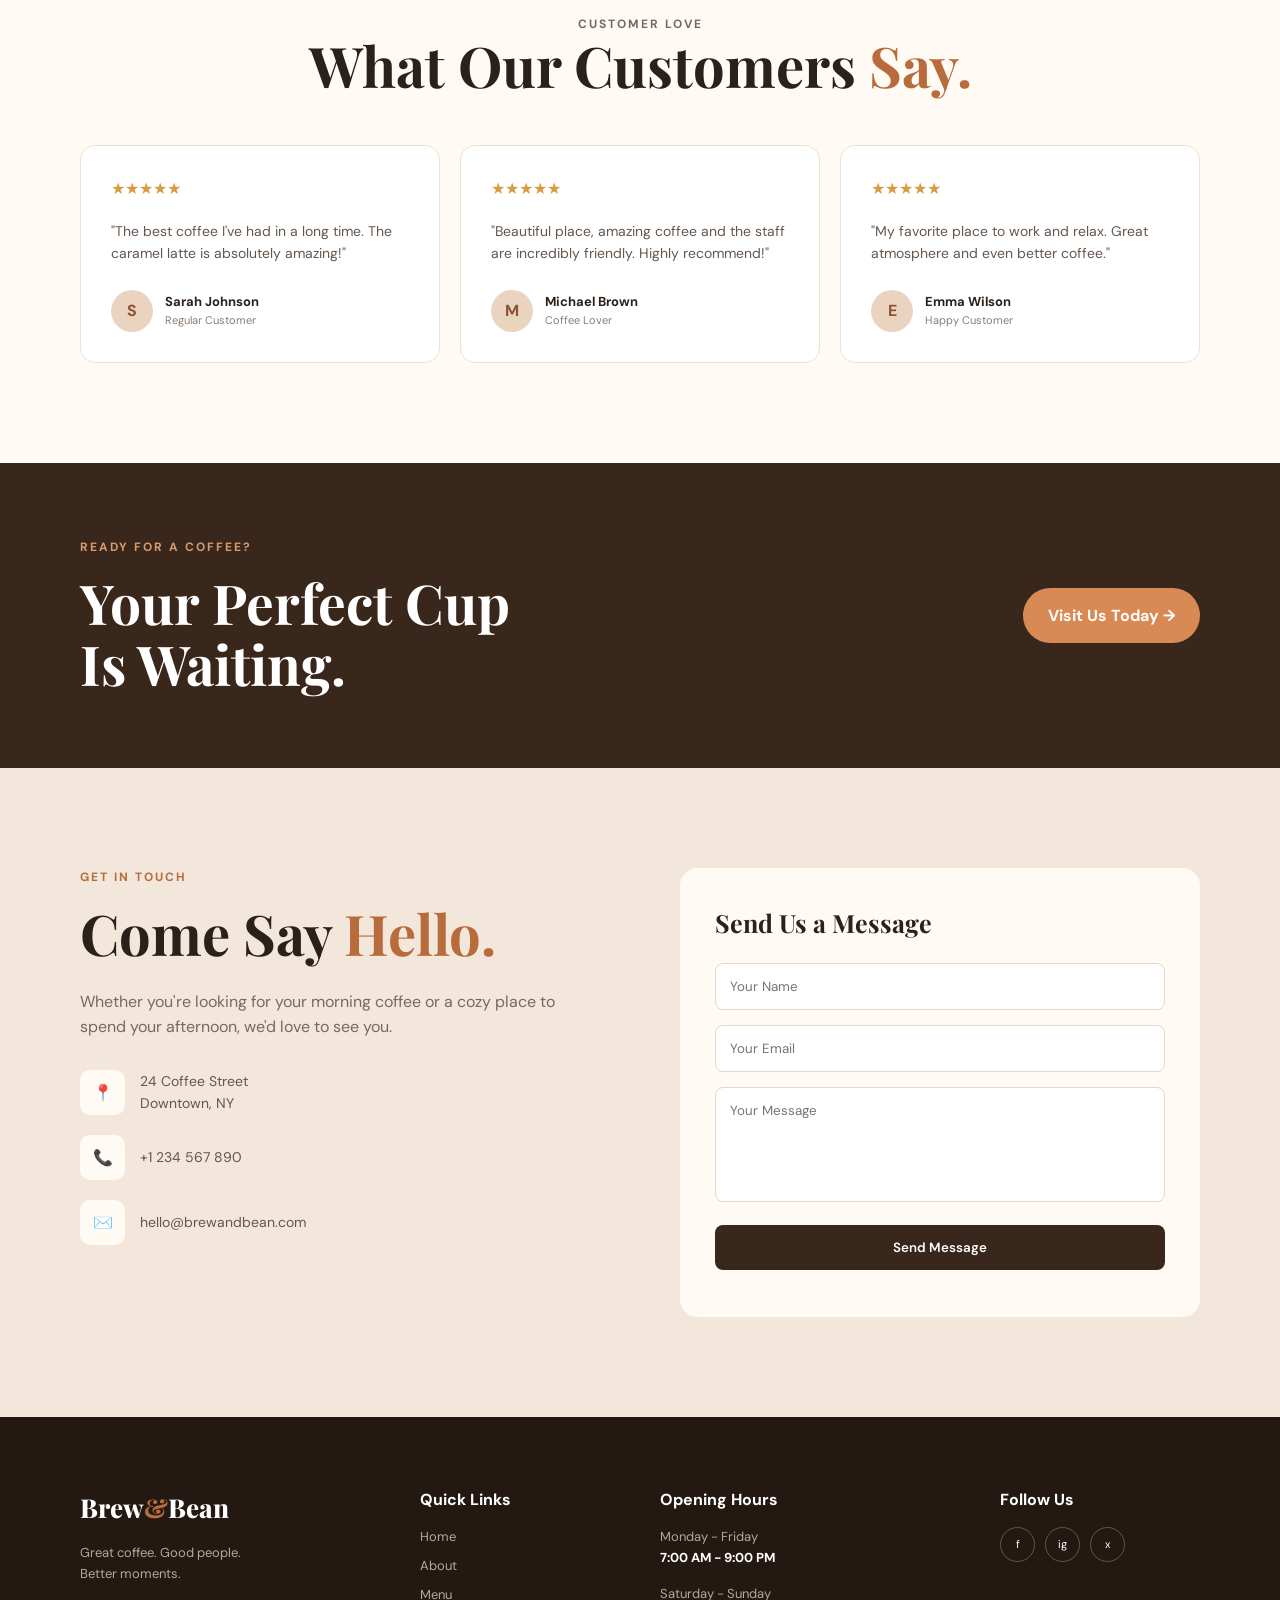
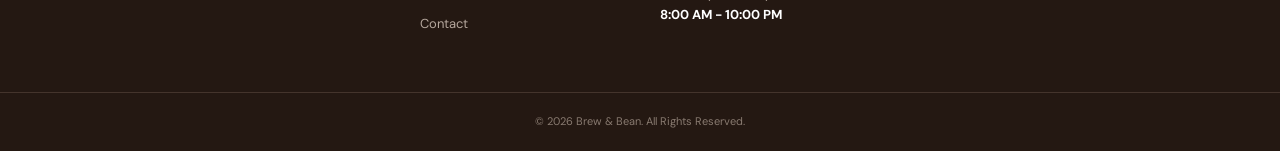
==== commit 7d9007e6: "Update index.html" ====
--- a/index.html
+++ b/index.html
@@ -35,9 +35,7 @@
                 <li><a href="#why-us">Why Us</a></li>
                 <li><a href="#reviews">Reviews</a></li>
             </ul>
-            <a href="#about.html" class="secondary-btn">
-                 Our Story →
-            </a>
+            
             <a href="menu.html" class="nav-btn">View Menu</a>
             <button class="menu-toggle" id="menuToggle">
                 ☰
@@ -712,4 +710,4 @@
     <script src="js/script.js"></script>
 
 </body>
-</html>+</html>
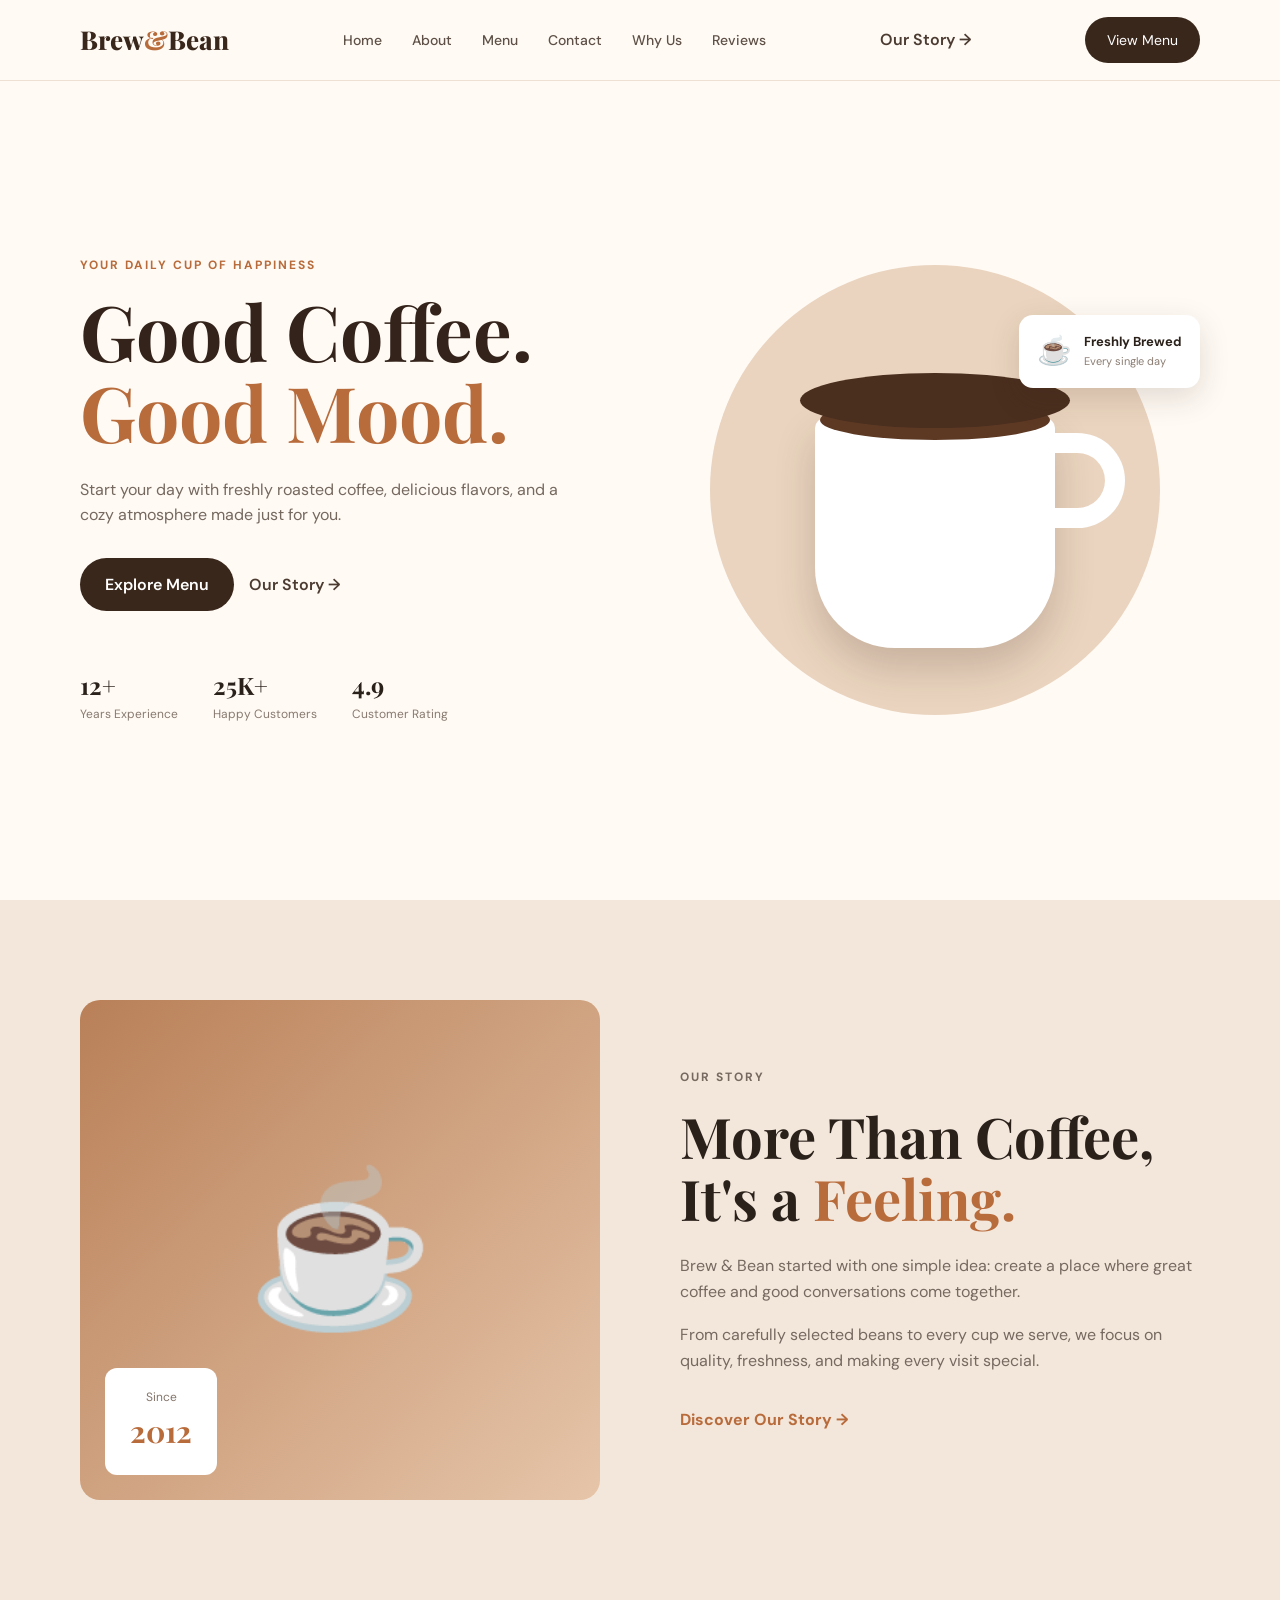
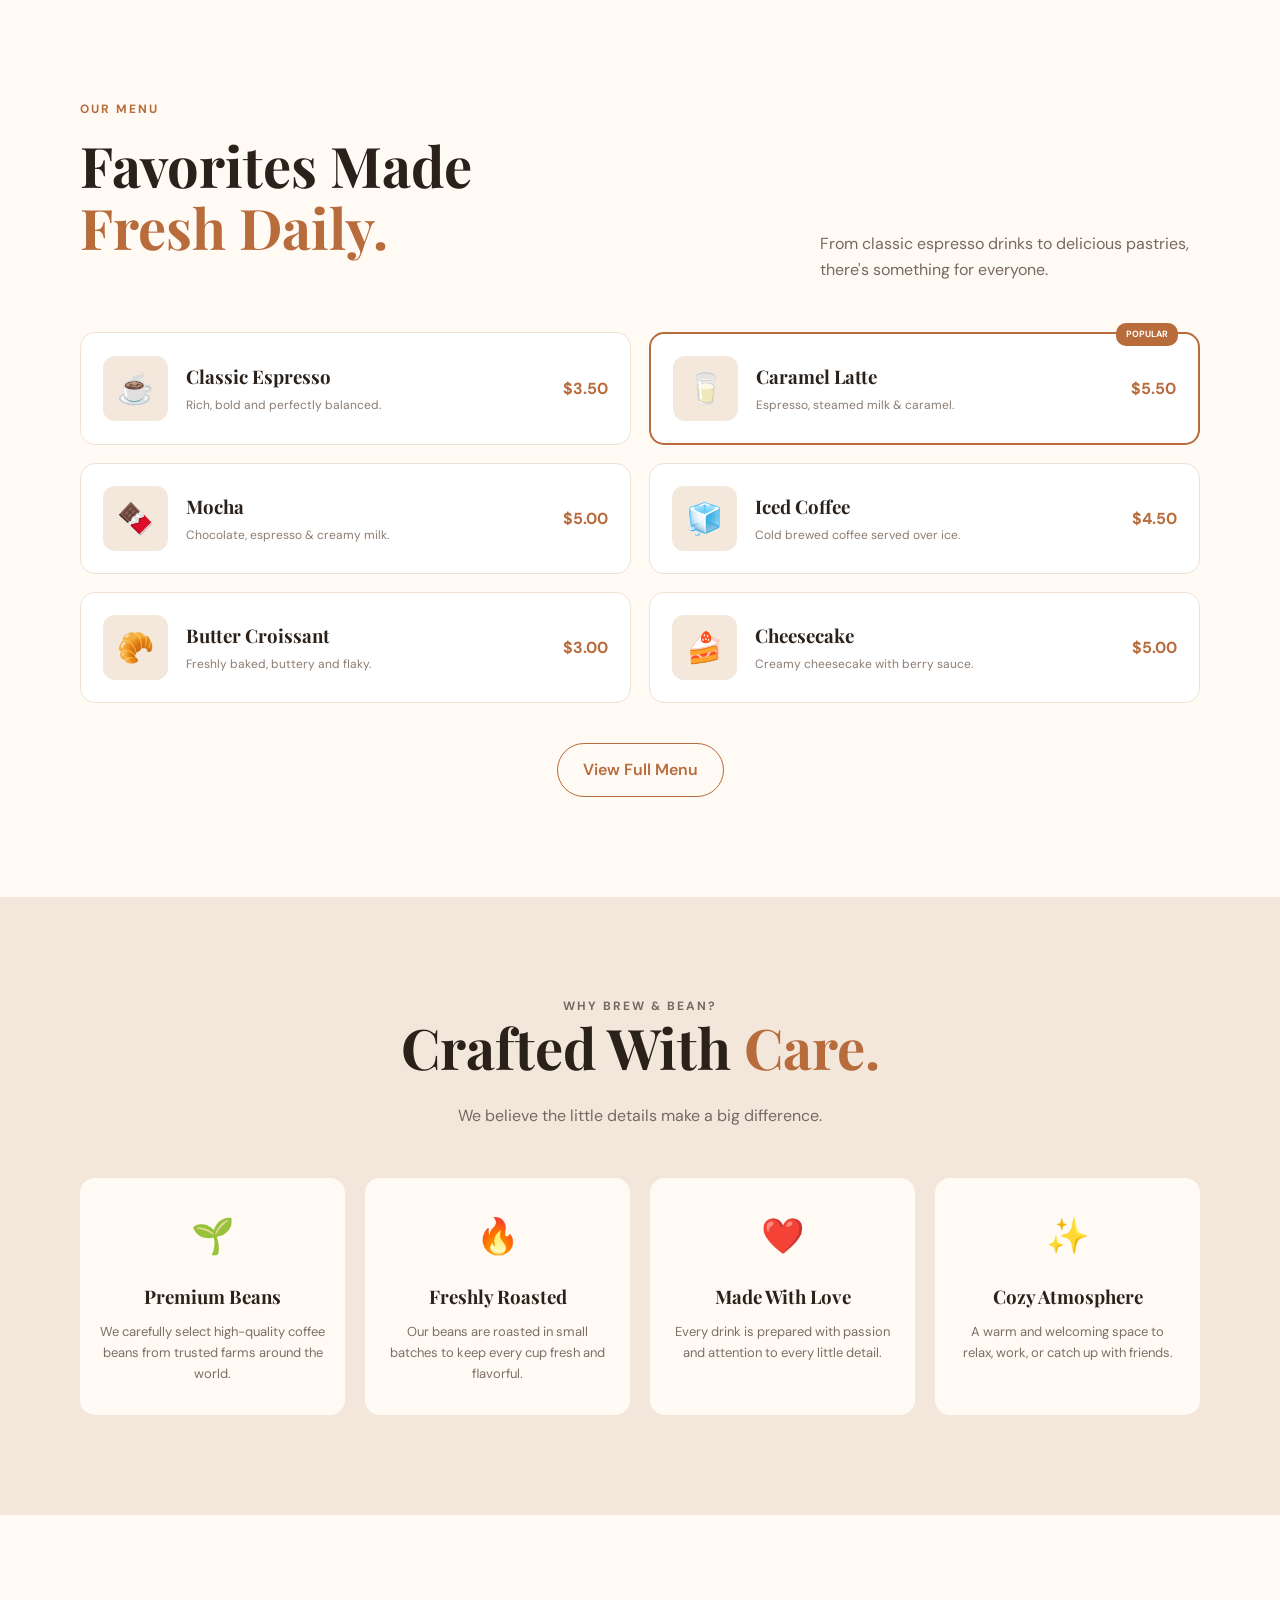
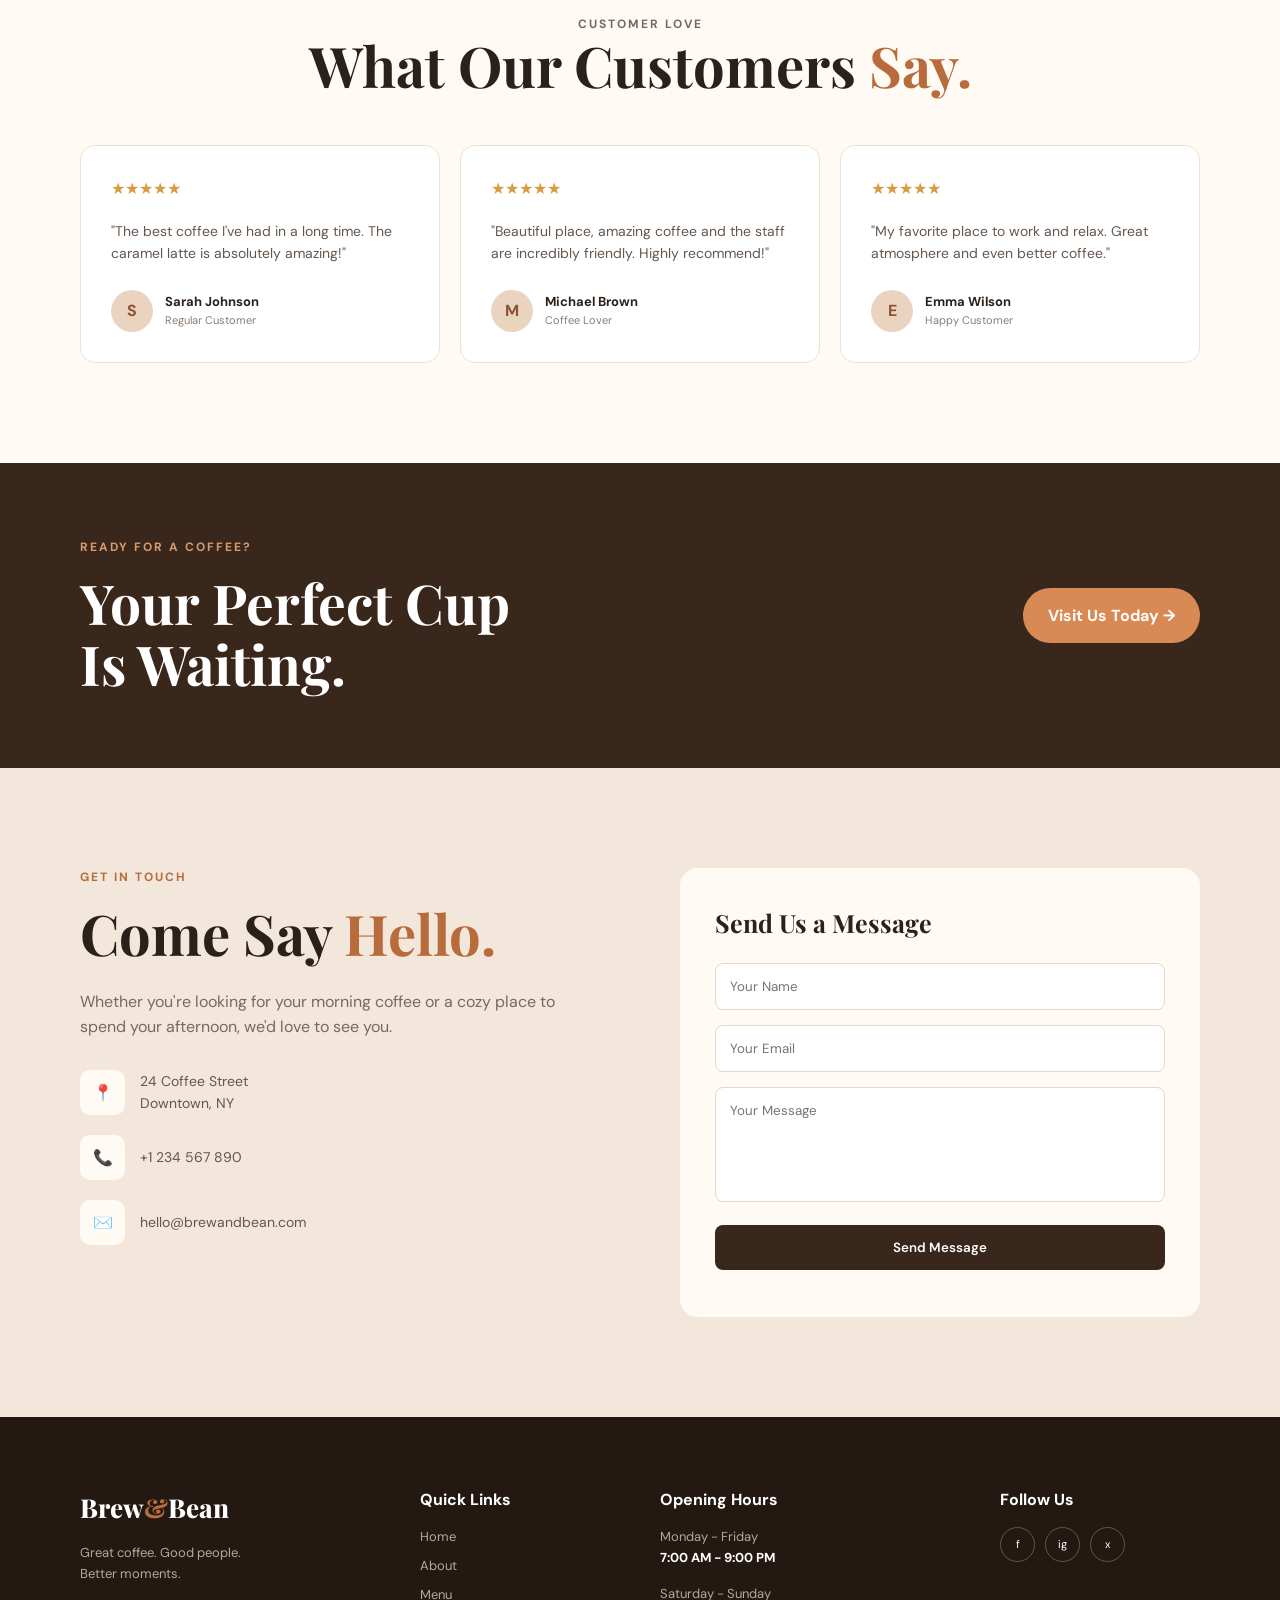
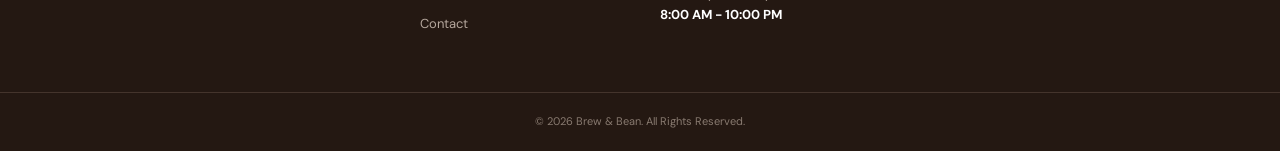
==== commit 2c632e79: "Add 'Our Story' link to the navigation" ====
--- a/index.html
+++ b/index.html
@@ -35,6 +35,9 @@
                 <li><a href="#why-us">Why Us</a></li>
                 <li><a href="#reviews">Reviews</a></li>
             </ul>
+             <a href="#about.html" class="secondary-btn">
+                 Our Story →
+            </a>
             
             <a href="menu.html" class="nav-btn">View Menu</a>
             <button class="menu-toggle" id="menuToggle">
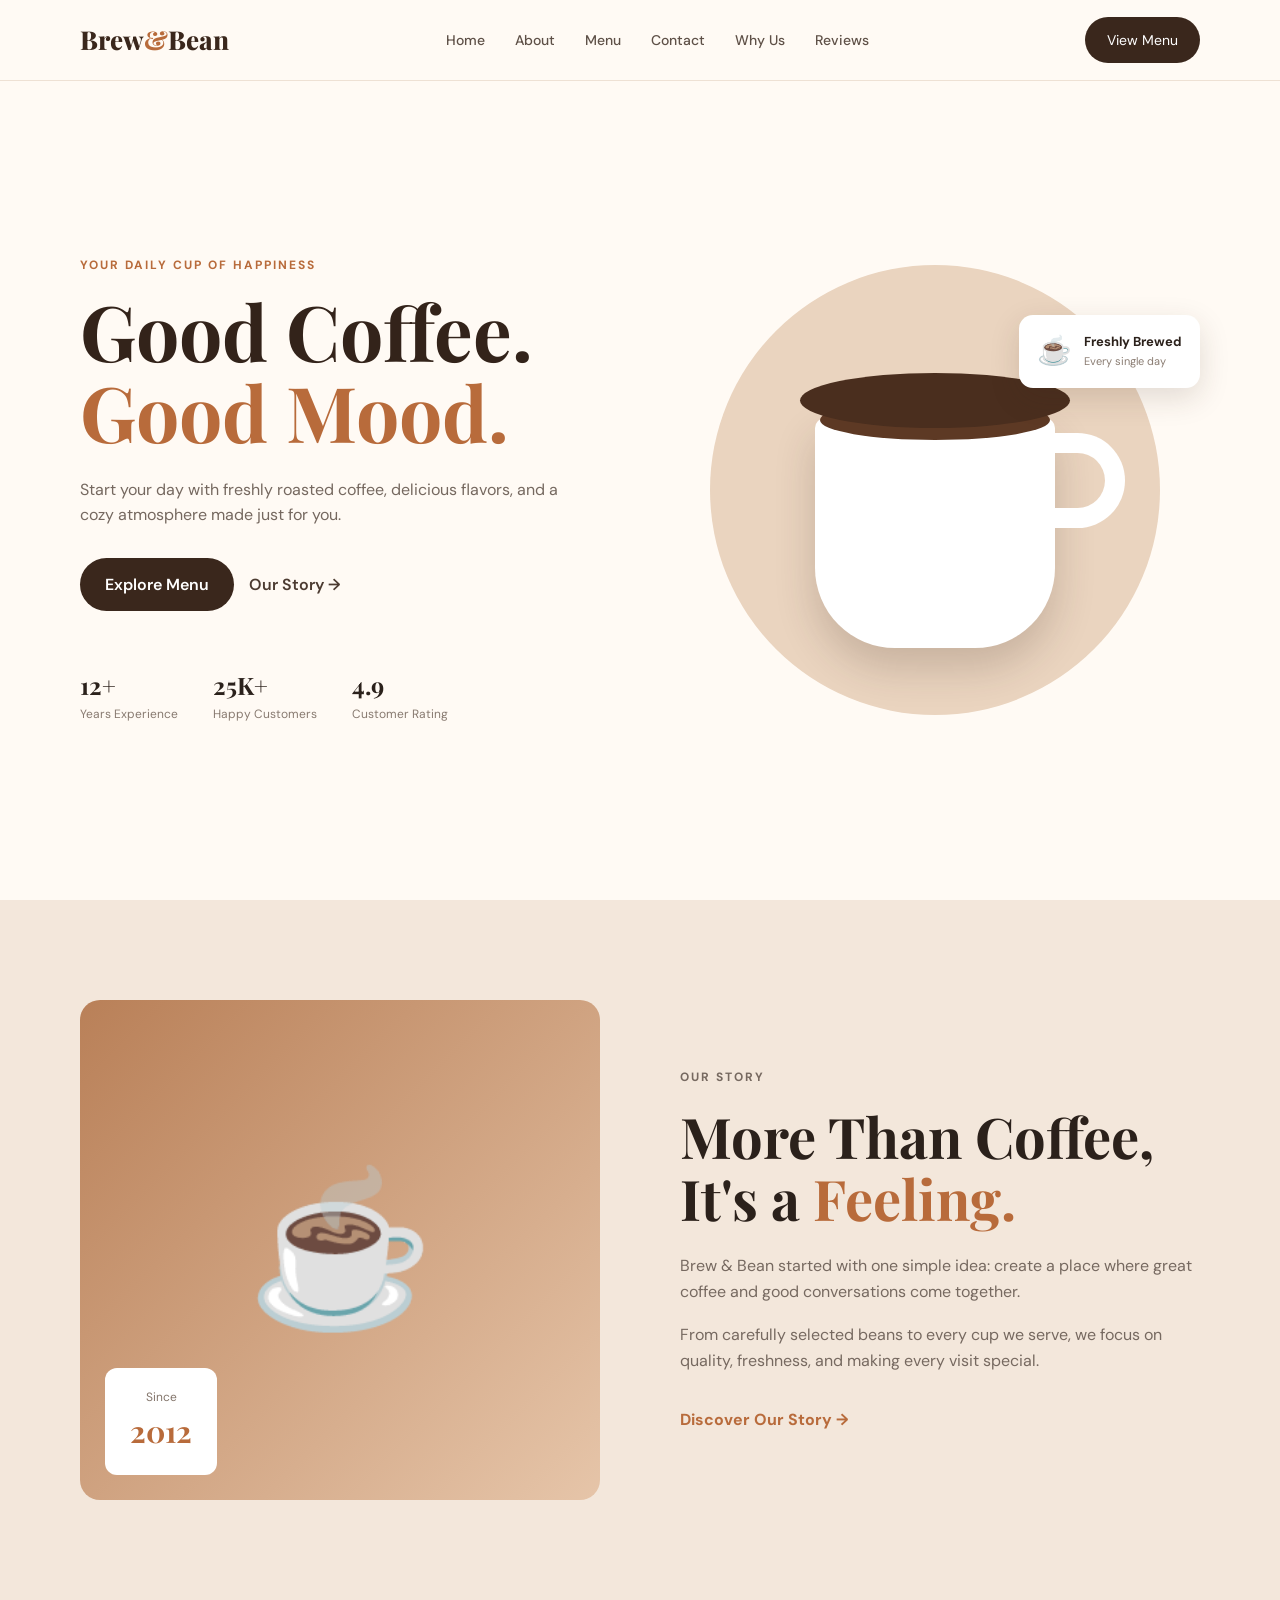
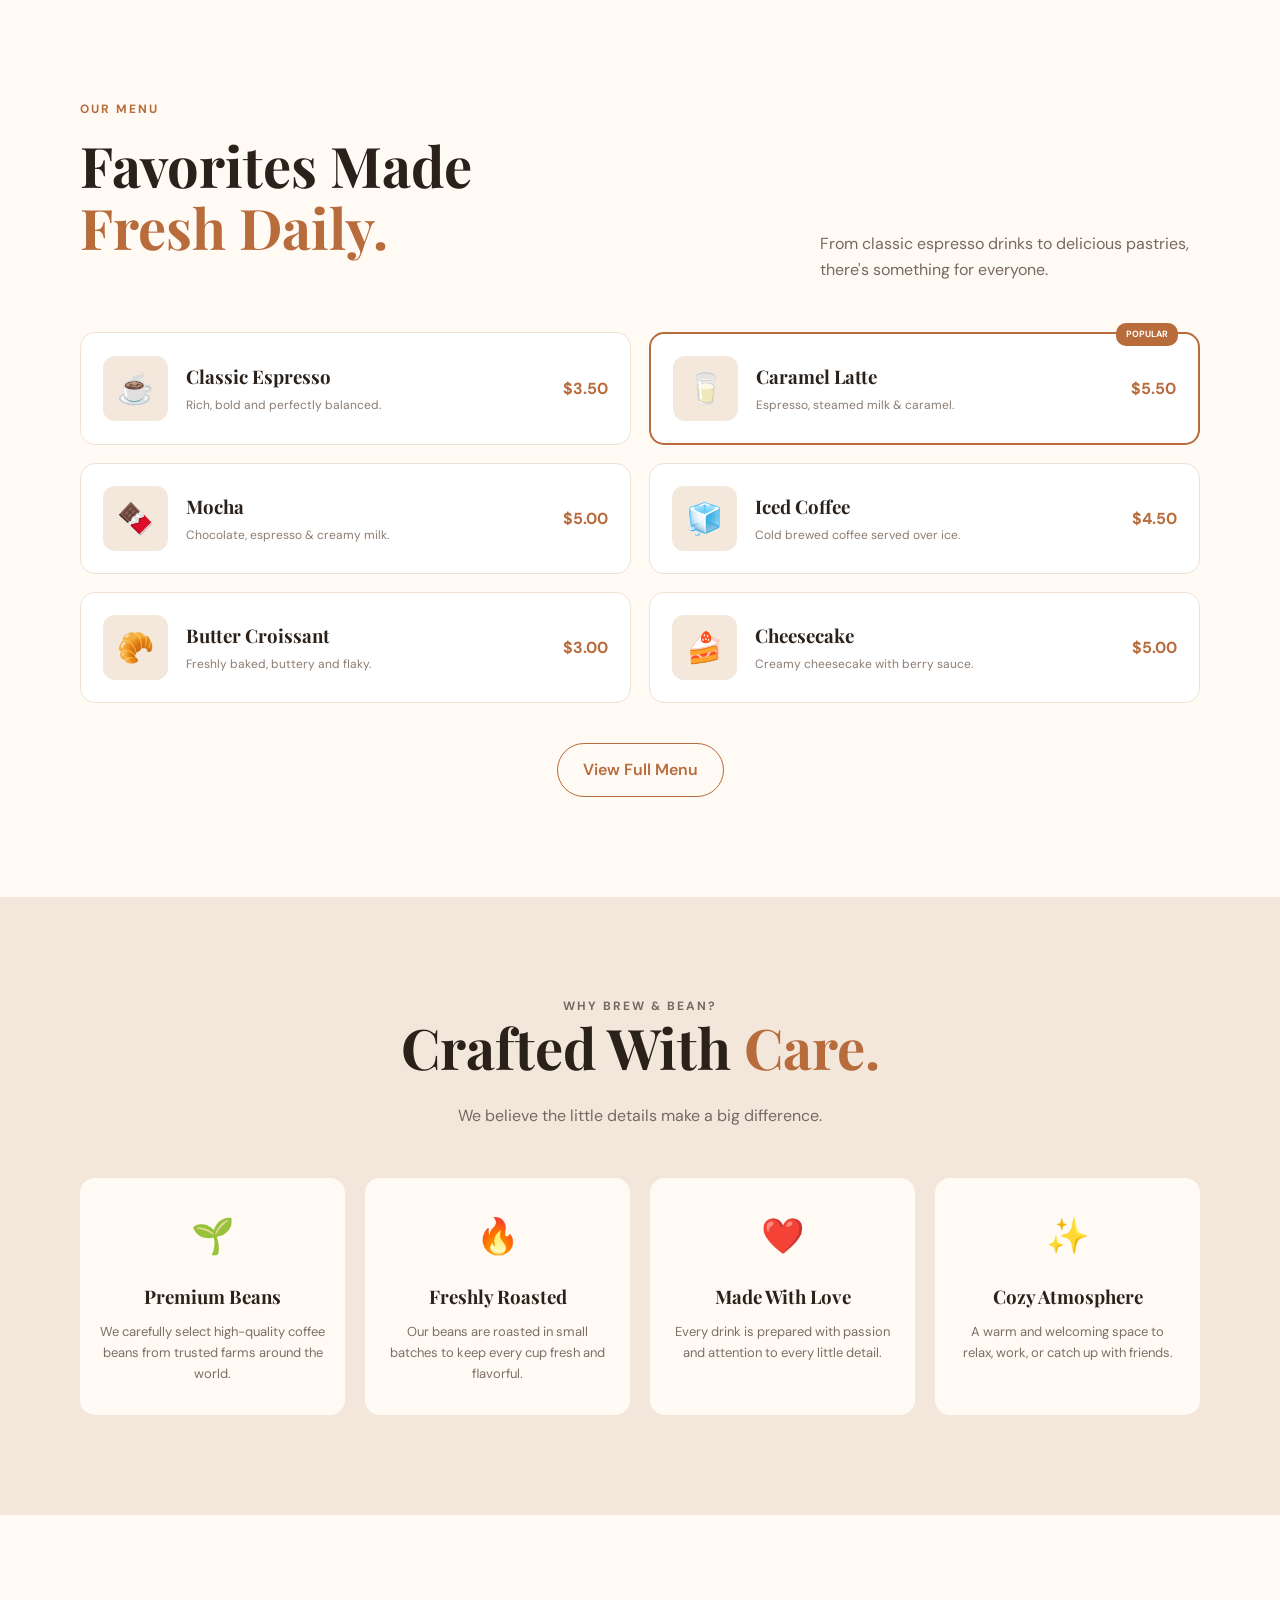
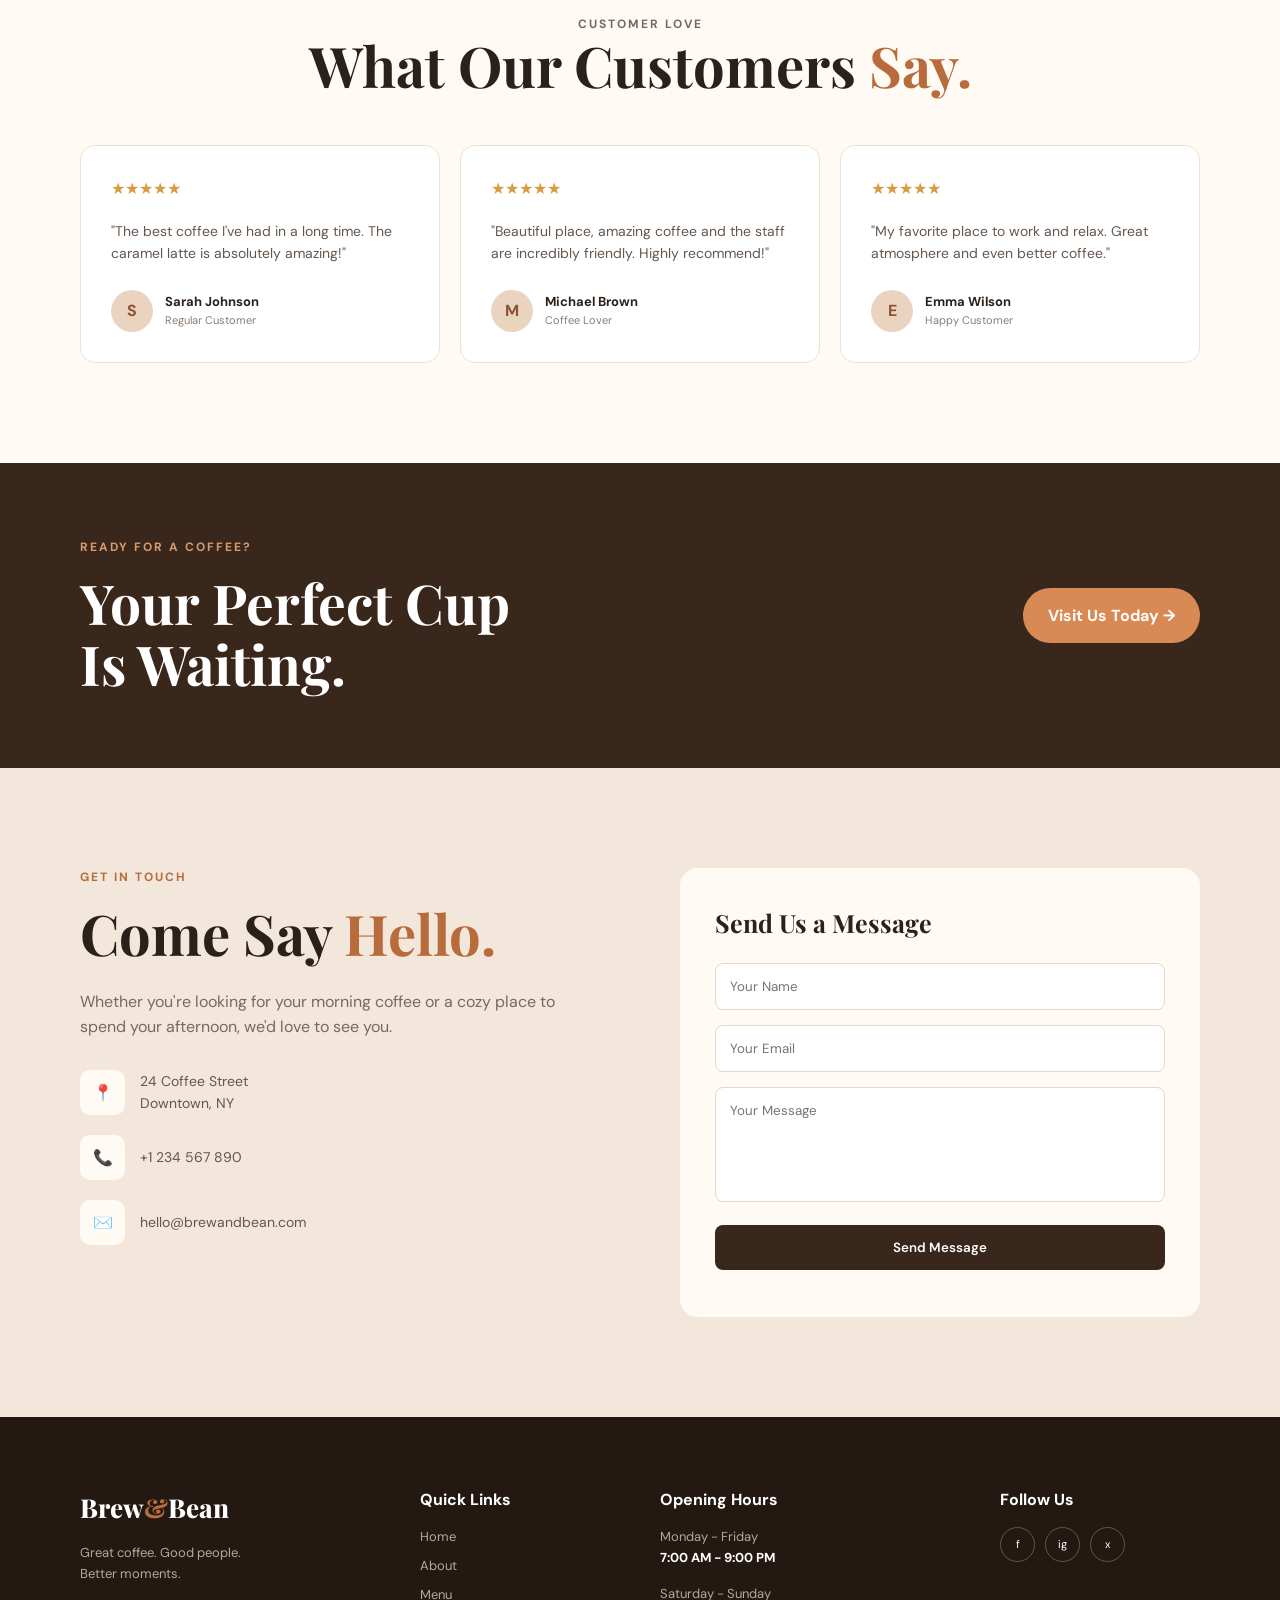
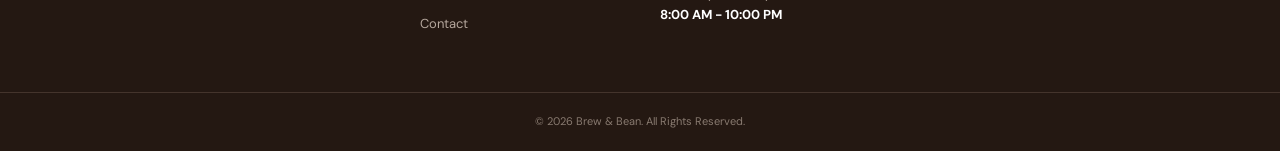
==== commit 86cb7f12: "Update index.html" ====
--- a/index.html
+++ b/index.html
@@ -35,9 +35,7 @@
                 <li><a href="#why-us">Why Us</a></li>
                 <li><a href="#reviews">Reviews</a></li>
             </ul>
-             <a href="#about.html" class="secondary-btn">
-                 Our Story →
-            </a>
+            
             
             <a href="menu.html" class="nav-btn">View Menu</a>
             <button class="menu-toggle" id="menuToggle">
